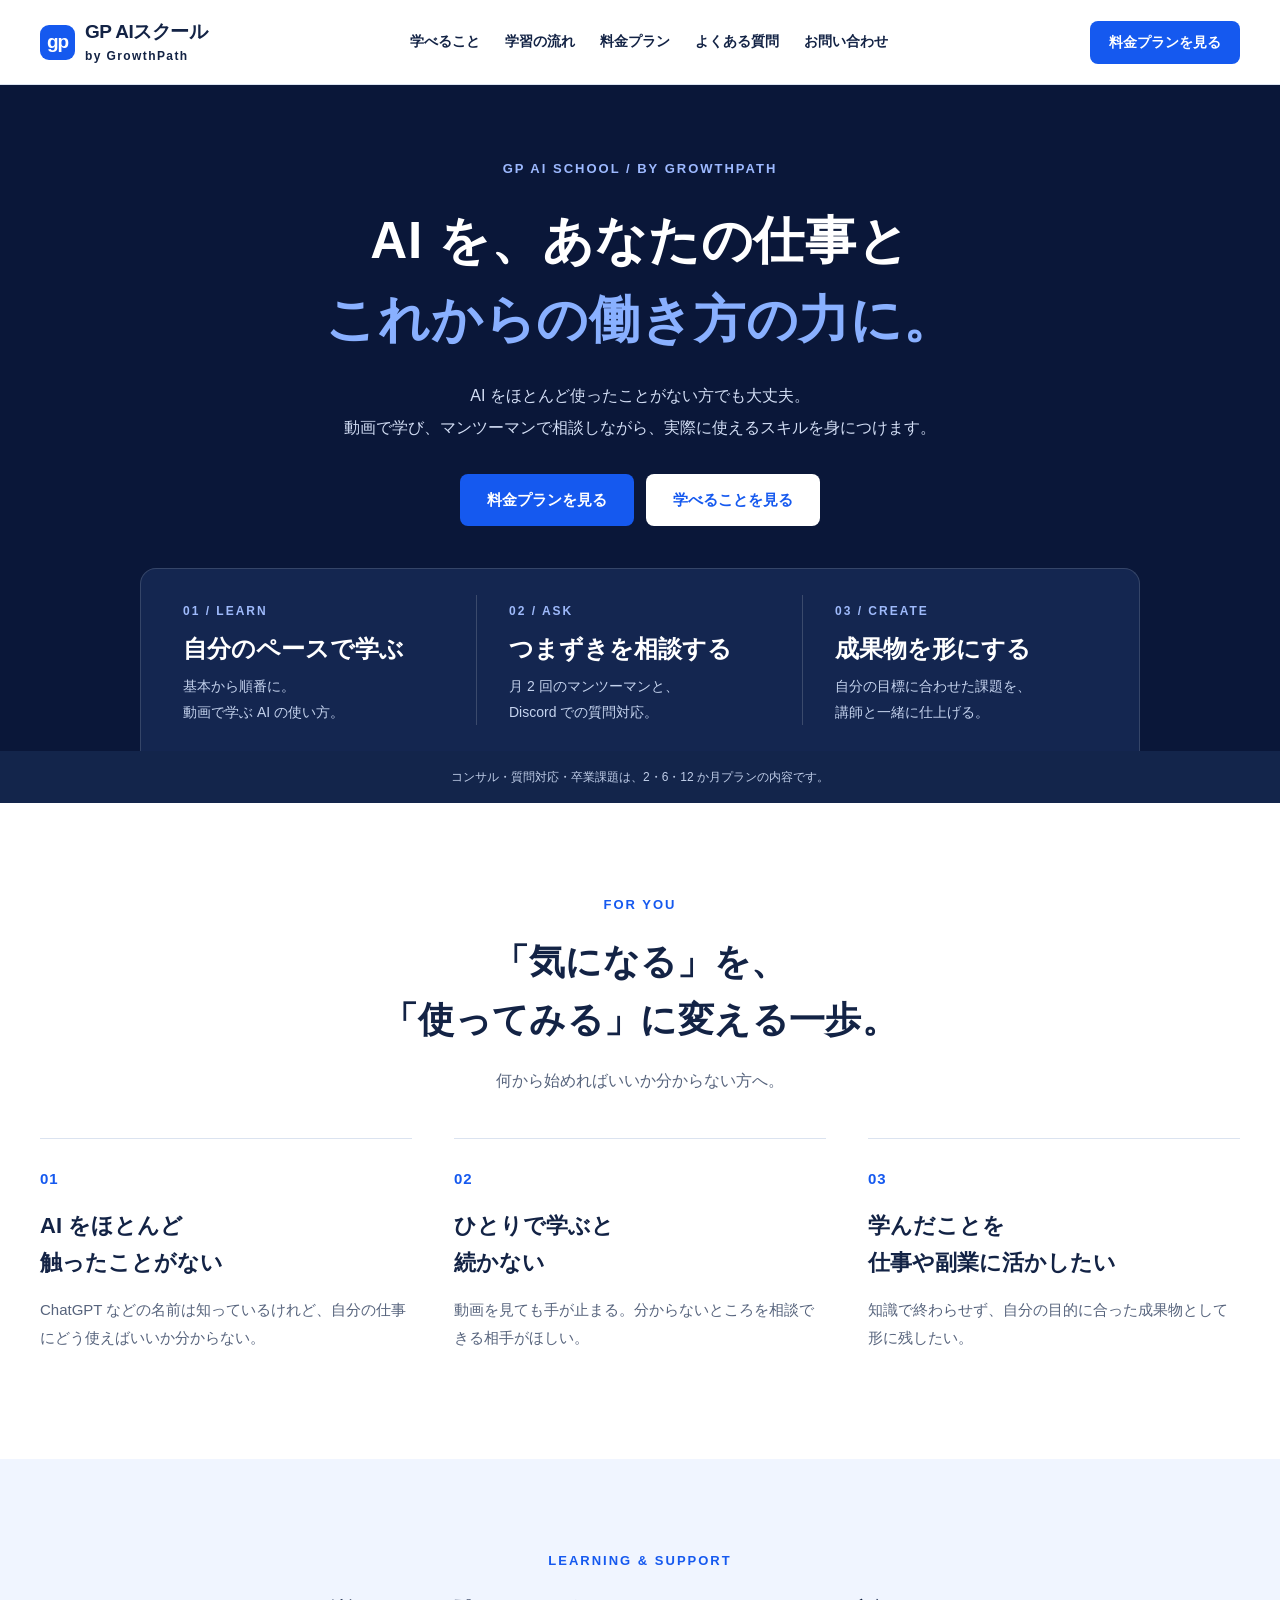
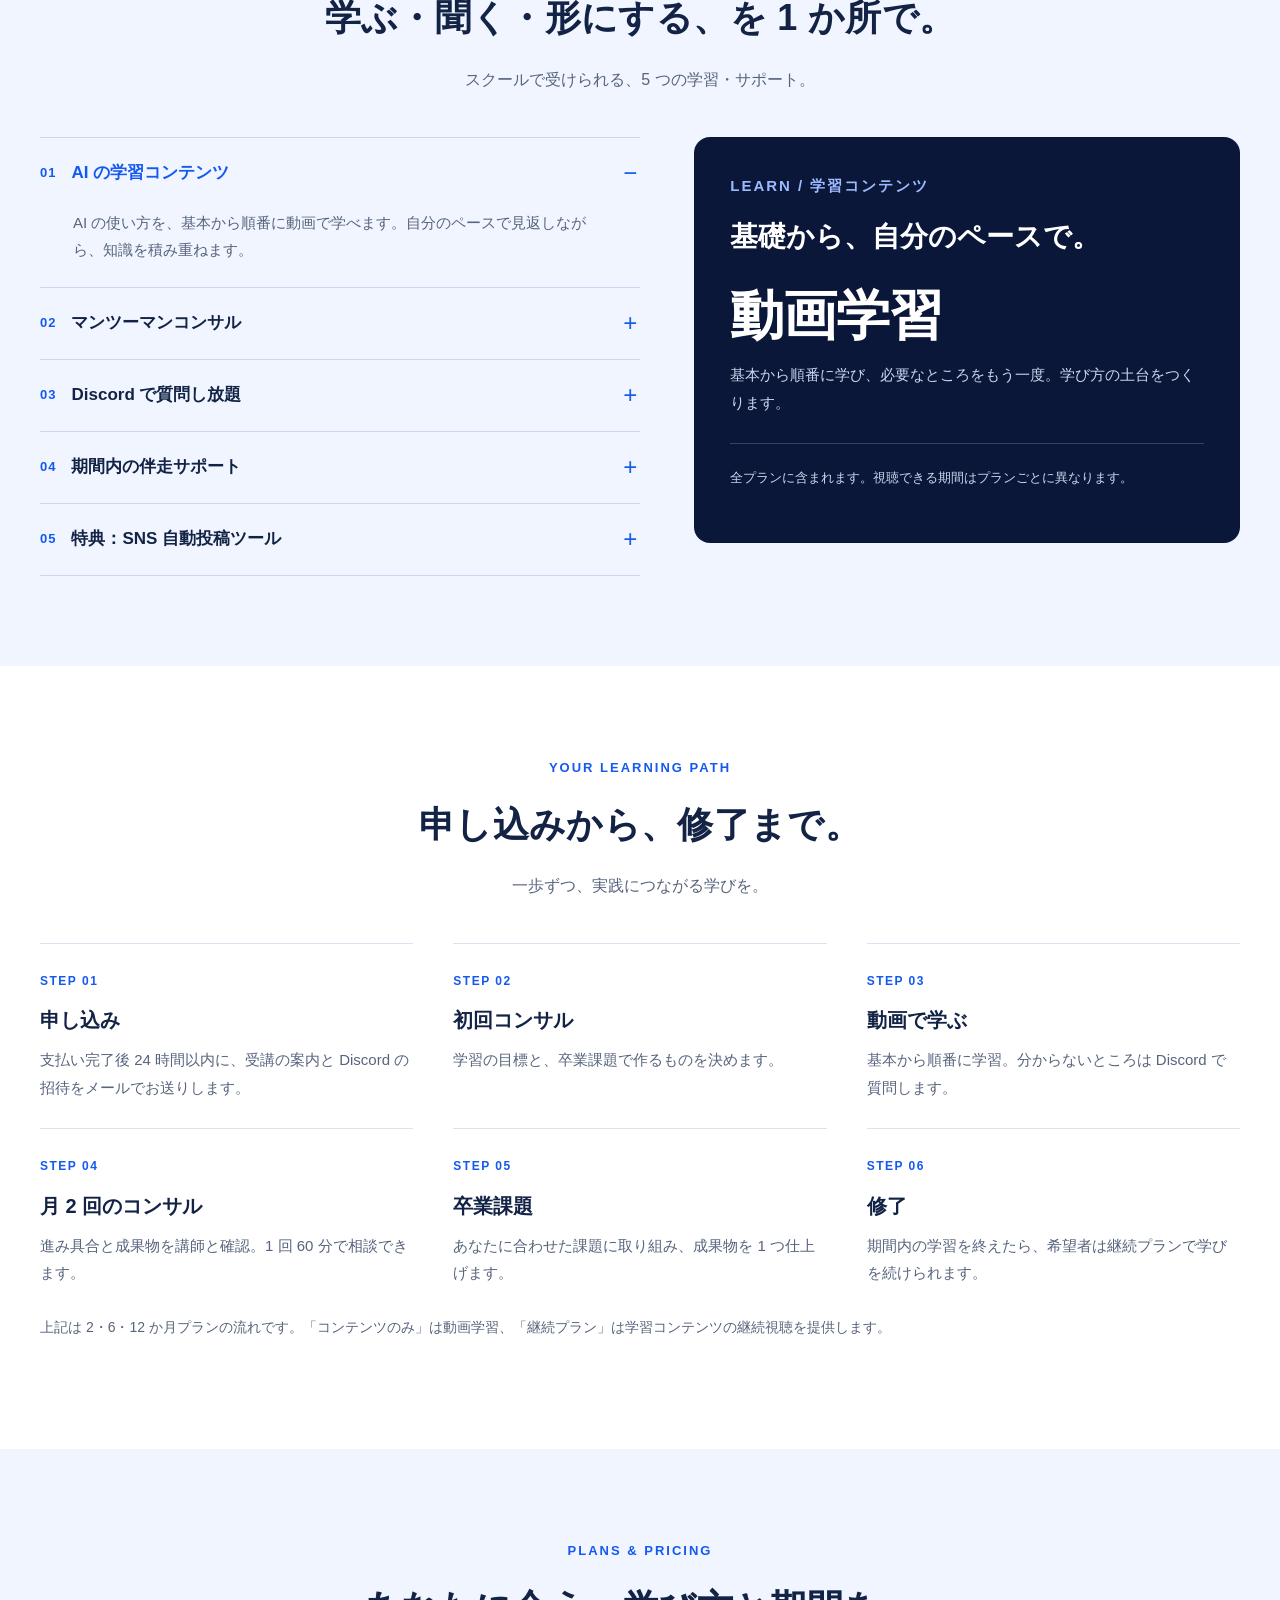
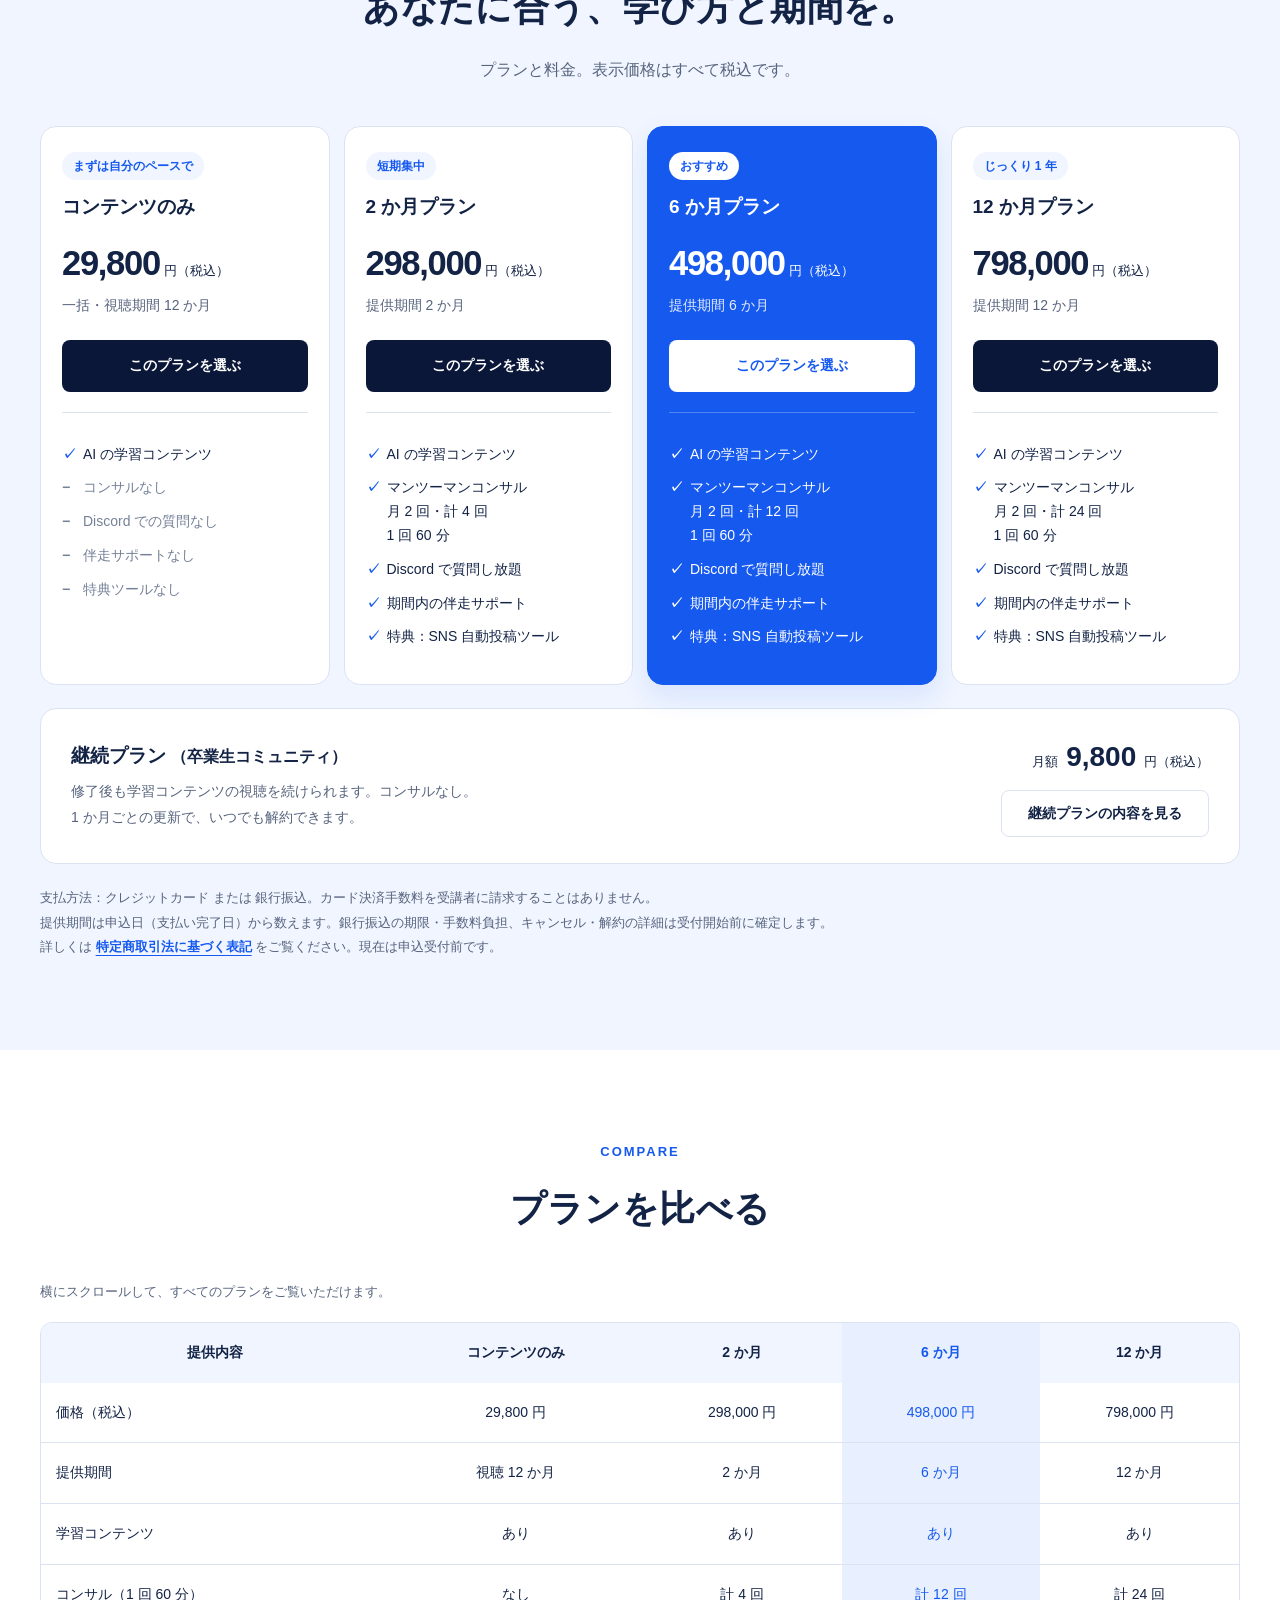
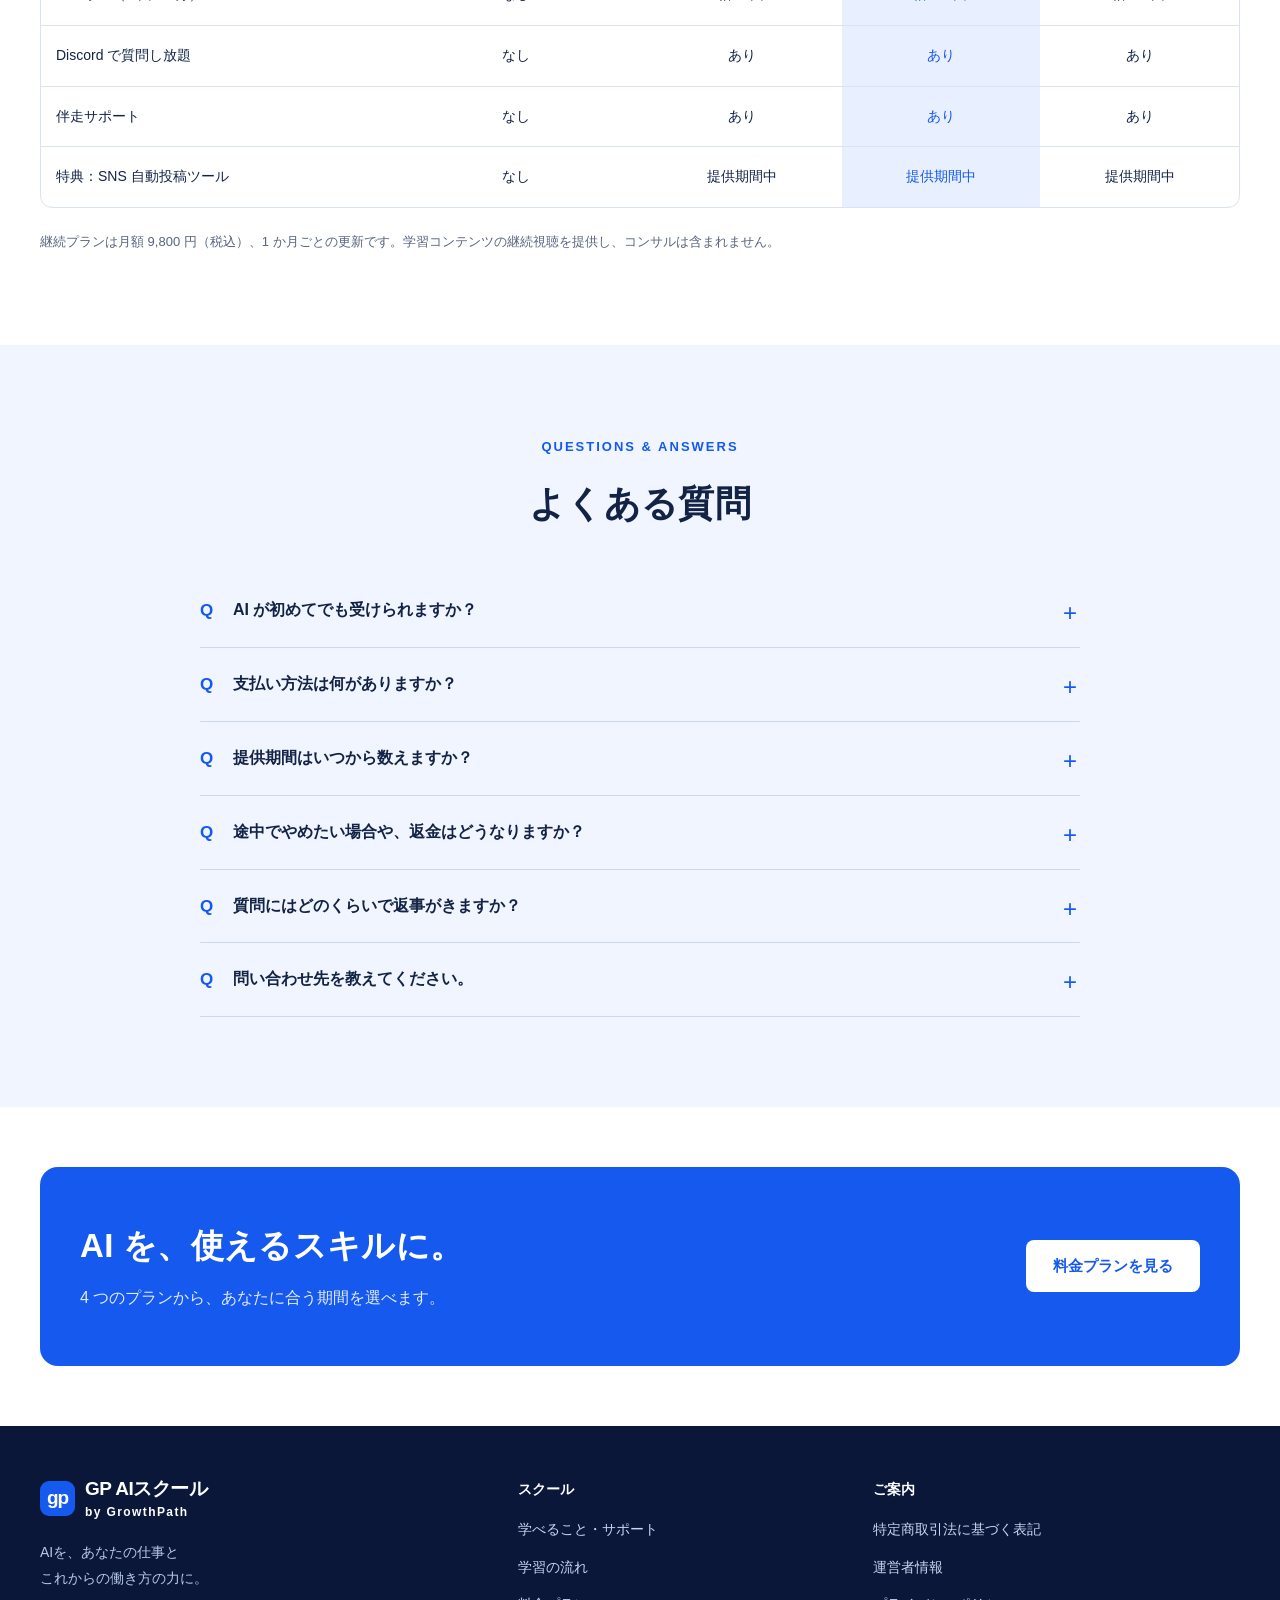
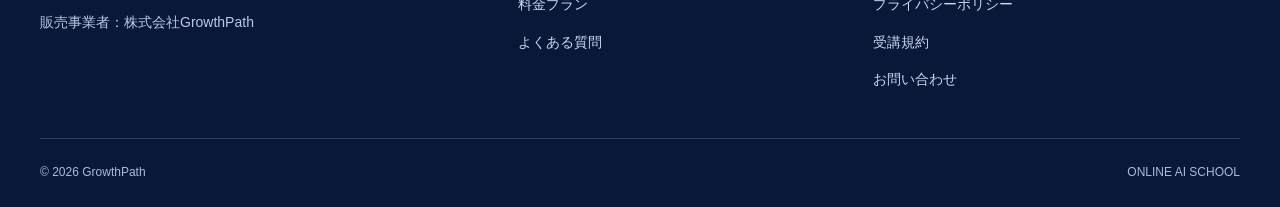
==== index.html @ 37d9328d "Add GP AI school website and application plan preview" ====
<!doctype html><html lang="ja"><head><meta charset="utf-8"><meta name="viewport" content="width=device-width,initial-scale=1"><title>AIを、仕事とこれからの力に | GP AIスクール</title><meta name="description" content="AIの基礎から、仕事に活かす実践まで。動画学習とマンツーマンコンサルで学ぶ、株式会社GrowthPathのオンラインAIスクール。全5プランの内容・税込料金・提供期間をご案内します。"><meta name="robots" content="noindex,nofollow"><meta name="theme-color" content="#0a1739"><link rel="icon" href="data:image/svg+xml,%3Csvg xmlns='http://www.w3.org/2000/svg' viewBox='0 0 40 40'%3E%3Crect width='40' height='40' rx='10' fill='%231559ef'/%3E%3Cpath d='M10 28V19h5v9m5 0V12h5v16m5 0V6' stroke='white' stroke-width='3' fill='none'/%3E%3C/svg%3E" type="image/svg+xml"><link rel="stylesheet" href="styles.css"><script src="main.js" defer></script><script src="features.js" defer></script></head><body><a class="skip" href="#main">本文へ移動</a><header class="header"><div class="wrap header-inner"><a class="brand" href="index.html" aria-label="GP AIスクール ホーム"><span class="brand-mark" aria-hidden="true">gp</span><span class="brand-text">GP AIスクール<small>by GrowthPath</small></span></a><nav class="nav" id="main-nav" aria-label="メインメニュー"><a href="index.html#features">学べること</a><a href="index.html#flow">学習の流れ</a><a href="index.html#pricing">料金プラン</a><a href="index.html#faq">よくある質問</a><a href="contact.html">お問い合わせ</a></nav><a class="btn btn-primary" href="index.html#pricing">料金プランを見る</a><button class="menu-toggle" aria-expanded="false" aria-controls="main-nav">メニュー</button></div></header><main id="main"><section class="hero"><div class="wrap"><p class="eyebrow">GP AI SCHOOL / BY GROWTHPATH</p><h1>AI を、あなたの仕事と<br><em>これからの働き方の力に。</em></h1><p class="hero-lead">AI をほとんど使ったことがない方でも大丈夫。<br>動画で学び、マンツーマンで相談しながら、実際に使えるスキルを身につけます。</p><div class="hero-actions"><a class="btn btn-primary" href="#pricing">料金プランを見る</a><a class="btn btn-white" href="#features">学べることを見る</a></div><div class="hero-model" aria-label="学習と実践をつなぐ3つのステップ"><div class="model-item"><small>01 / LEARN</small><strong>自分のペースで学ぶ</strong><p>基本から順番に。<br>動画で学ぶ AI の使い方。</p></div><div class="model-item"><small>02 / ASK</small><strong>つまずきを相談する</strong><p>月 2 回のマンツーマンと、<br>Discord での質問対応。</p></div><div class="model-item"><small>03 / CREATE</small><strong>成果物を形にする</strong><p>自分の目標に合わせた課題を、<br>講師と一緒に仕上げる。</p></div></div></div><p class="hero-note">コンサル・質問対応・卒業課題は、2・6・12 か月プランの内容です。</p></section><section class="section"><div class="wrap"><div class="section-heading"><p class="eyebrow">FOR YOU</p><h2>「気になる」を、<br>「使ってみる」に変える一歩。</h2><p class="muted">何から始めればいいか分からない方へ。</p></div><div class="audience-grid"><article class="audience-item"><span class="index-num">01</span><h3>AI をほとんど<br>触ったことがない</h3><p>ChatGPT などの名前は知っているけれど、自分の仕事にどう使えばいいか分からない。</p></article><article class="audience-item"><span class="index-num">02</span><h3>ひとりで学ぶと<br>続かない</h3><p>動画を見ても手が止まる。分からないところを相談できる相手がほしい。</p></article><article class="audience-item"><span class="index-num">03</span><h3>学んだことを<br>仕事や副業に活かしたい</h3><p>知識で終わらせず、自分の目的に合った成果物として形に残したい。</p></article></div></div></section><section class="section section-sky" id="features"><div class="wrap"><div class="section-heading"><p class="eyebrow">LEARNING & SUPPORT</p><h2>学ぶ・聞く・形にする、を 1 か所で。</h2><p class="muted">スクールで受けられる、5 つの学習・サポート。</p></div><div class="feature-layout"><div class="feature-list"><details name="features" data-feature="0" open><summary><span class="index-num">01</span>AI の学習コンテンツ</summary><p>AI の使い方を、基本から順番に動画で学べます。自分のペースで見返しながら、知識を積み重ねます。</p></details><details name="features" data-feature="1" ><summary><span class="index-num">02</span>マンツーマンコンサル</summary><p>オンラインで月 2 回、1 回 60 分。目標の設定、成果物の見直し、つまずいたところの相談を行います。</p></details><details name="features" data-feature="2" ><summary><span class="index-num">03</span>Discord で質問し放題</summary><p>受講期間中は回数の制限なく質問できます。連絡・教材の共有も Discord にまとめます。返信の目安は受付開始前にご案内します。</p></details><details name="features" data-feature="3" ><summary><span class="index-num">04</span>期間内の伴走サポート</summary><p>進み具合を講師が確認し、止まっているときは声をかけます。学んだことを成果物にするまで伴走します。</p></details><details name="features" data-feature="4" ><summary><span class="index-num">05</span>特典：SNS 自動投稿ツール</summary><p>Instagram・Threads の投稿を予約し、決めた時間に自動投稿するツールを提供期間中お使いいただけます。</p></details></div><aside class="feature-panel" aria-live="polite"><p class="eyebrow" id="feature-label">LEARN / 学習コンテンツ</p><h3 id="feature-title">基礎から、自分のペースで。</h3><div class="feature-stat" id="feature-stat">動画学習</div><p id="feature-description">基本から順番に学び、必要なところをもう一度。学び方の土台をつくります。</p><p class="panel-bottom" id="feature-note">全プランに含まれます。視聴できる期間はプランごとに異なります。</p></aside></div></div></section><section class="section" id="flow"><div class="wrap"><div class="section-heading"><p class="eyebrow">YOUR LEARNING PATH</p><h2>申し込みから、修了まで。</h2><p class="muted">一歩ずつ、実践につながる学びを。</p></div><div class="steps"><article class="step"><h3>申し込み</h3><p>支払い完了後 24 時間以内に、受講の案内と Discord の招待をメールでお送りします。</p></article><article class="step"><h3>初回コンサル</h3><p>学習の目標と、卒業課題で作るものを決めます。</p></article><article class="step"><h3>動画で学ぶ</h3><p>基本から順番に学習。分からないところは Discord で質問します。</p></article><article class="step"><h3>月 2 回のコンサル</h3><p>進み具合と成果物を講師と確認。1 回 60 分で相談できます。</p></article><article class="step"><h3>卒業課題</h3><p>あなたに合わせた課題に取り組み、成果物を 1 つ仕上げます。</p></article><article class="step"><h3>修了</h3><p>期間内の学習を終えたら、希望者は継続プランで学びを続けられます。</p></article></div><p class="section-note">上記は 2・6・12 か月プランの流れです。「コンテンツのみ」は動画学習、「継続プラン」は学習コンテンツの継続視聴を提供します。</p></div></section><section class="section section-sky" id="pricing"><div class="wrap"><div class="section-heading"><p class="eyebrow">PLANS & PRICING</p><h2><span class="keep">あなたに合う、</span><span class="keep">学び方と期間を。</span></h2><p class="muted">プランと料金。表示価格はすべて税込です。</p></div><div class="plans"><article class="plan "><span class="plan-badge">まずは自分のペースで</span><h3>コンテンツのみ</h3><div class="price">29,800<small>円（税込）</small></div><p class="term">一括・視聴期間 12 か月</p><a class="btn btn-dark" href="apply.html?plan=content" aria-label="コンテンツのみ の申込内容を確認">このプランを選ぶ</a><ul><li>AI の学習コンテンツ</li><li class="excluded">コンサルなし</li><li class="excluded">Discord での質問なし</li><li class="excluded">伴走サポートなし</li><li class="excluded">特典ツールなし</li></ul></article><article class="plan "><span class="plan-badge">短期集中</span><h3>2 か月プラン</h3><div class="price">298,000<small>円（税込）</small></div><p class="term">提供期間 2 か月</p><a class="btn btn-dark" href="apply.html?plan=two" aria-label="2 か月プラン の申込内容を確認">このプランを選ぶ</a><ul><li>AI の学習コンテンツ</li><li>マンツーマンコンサル<br>月 2 回・計 4 回<br>1 回 60 分</li><li>Discord で質問し放題</li><li>期間内の伴走サポート</li><li>特典：SNS 自動投稿ツール</li></ul></article><article class="plan featured"><span class="plan-badge">おすすめ</span><h3>6 か月プラン</h3><div class="price">498,000<small>円（税込）</small></div><p class="term">提供期間 6 か月</p><a class="btn btn-white" href="apply.html?plan=six" aria-label="6 か月プラン の申込内容を確認">このプランを選ぶ</a><ul><li>AI の学習コンテンツ</li><li>マンツーマンコンサル<br>月 2 回・計 12 回<br>1 回 60 分</li><li>Discord で質問し放題</li><li>期間内の伴走サポート</li><li>特典：SNS 自動投稿ツール</li></ul></article><article class="plan "><span class="plan-badge">じっくり 1 年</span><h3>12 か月プラン</h3><div class="price">798,000<small>円（税込）</small></div><p class="term">提供期間 12 か月</p><a class="btn btn-dark" href="apply.html?plan=twelve" aria-label="12 か月プラン の申込内容を確認">このプランを選ぶ</a><ul><li>AI の学習コンテンツ</li><li>マンツーマンコンサル<br>月 2 回・計 24 回<br>1 回 60 分</li><li>Discord で質問し放題</li><li>期間内の伴走サポート</li><li>特典：SNS 自動投稿ツール</li></ul></article></div><article class="community"><div><h3>継続プラン <small>（卒業生コミュニティ）</small></h3><p>修了後も学習コンテンツの視聴を続けられます。コンサルなし。<br>1 か月ごとの更新で、いつでも解約できます。</p></div><div class="community-price-block"><div class="community-price"><small>月額</small> 9,800 <small>円（税込）</small></div><a class="btn btn-outline" href="apply.html?plan=community">継続プランの内容を見る</a></div></article><p class="fine">支払方法：クレジットカード または 銀行振込。カード決済手数料を受講者に請求することはありません。<br>提供期間は申込日（支払い完了日）から数えます。銀行振込の期限・手数料負担、キャンセル・解約の詳細は受付開始前に確定します。<br>詳しくは <a class="link" href="tokushoho.html">特定商取引法に基づく表記</a> をご覧ください。現在は申込受付前です。</p></div></section><section class="section" id="compare"><div class="wrap"><div class="section-heading"><p class="eyebrow">COMPARE</p><h2>プランを比べる</h2></div><p class="table-hint">横にスクロールして、すべてのプランをご覧いただけます。</p><div class="table-wrap" tabindex="0" role="region" aria-label="4つのプランの比較表"><table><caption>4つの基本プランの税込料金と提供内容</caption><thead><tr><th scope="col">提供内容</th><th scope="col">コンテンツのみ</th><th scope="col">2 か月</th><th class="recommended" scope="col">6 か月</th><th scope="col">12 か月</th></tr></thead><tbody><tr><th scope="row">価格（税込）</th><td >29,800 円</td><td >298,000 円</td><td class=recommended>498,000 円</td><td >798,000 円</td></tr><tr><th scope="row">提供期間</th><td >視聴 12 か月</td><td >2 か月</td><td class=recommended>6 か月</td><td >12 か月</td></tr><tr><th scope="row">学習コンテンツ</th><td >あり</td><td >あり</td><td class=recommended>あり</td><td >あり</td></tr><tr><th scope="row">コンサル（1 回 60 分）</th><td >なし</td><td >計 4 回</td><td class=recommended>計 12 回</td><td >計 24 回</td></tr><tr><th scope="row">Discord で質問し放題</th><td >なし</td><td >あり</td><td class=recommended>あり</td><td >あり</td></tr><tr><th scope="row">伴走サポート</th><td >なし</td><td >あり</td><td class=recommended>あり</td><td >あり</td></tr><tr><th scope="row">特典：SNS 自動投稿ツール</th><td >なし</td><td >提供期間中</td><td class=recommended>提供期間中</td><td >提供期間中</td></tr></tbody></table></div><p class="fine">継続プランは月額 9,800 円（税込）、1 か月ごとの更新です。学習コンテンツの継続視聴を提供し、コンサルは含まれません。</p></div></section><section class="section section-sky" id="faq"><div class="wrap"><div class="section-heading"><p class="eyebrow">QUESTIONS & ANSWERS</p><h2>よくある質問</h2></div><div class="faq"><details><summary>AI が初めてでも受けられますか？</summary><p>はい。AI の使い方を基本から順番に動画で学べます。2・6・12 か月プランでは、初回コンサルで今の使い方に合わせた進め方を決めます。</p></details><details><summary>支払い方法は何がありますか？</summary><p>クレジットカード、または銀行振込です。銀行振込の期限・手数料負担は受付開始前にご案内します。カードの分割払いへの対応は未定です。</p></details><details><summary>提供期間はいつから数えますか？</summary><p>申込日（支払い完了日）から数えます。受講の案内は支払い完了後 24 時間以内にメールでお送りします。各プランの期間が終了すると、そのプランのコンテンツ視聴・サポート等の提供は終了します。</p></details><details><summary>途中でやめたい場合や、返金はどうなりますか？</summary><p>キャンセル・返金・中途解約の詳細は現在策定中です。継続プランはいつでも解約できる方針ですが、具体的な手続き・締切・適用日は受付開始前に掲載します。<a class="link" href="tokushoho.html">特定商取引法に基づく表記</a>でご案内します。</p></details><details><summary>質問にはどのくらいで返事がきますか？</summary><p>質問への返信目安・対応時間は、受付開始前にご案内します。Discord での質問対応は、2・6・12 か月プランの提供期間中にご利用いただけます。</p></details><details><summary>問い合わせ先を教えてください。</summary><p>販売・サービス提供を行う株式会社GrowthPathの公式お問い合わせ窓口をご利用ください。<a class="link" href="contact.html">お問い合わせページ</a>からご案内しています。</p></details></div></div></section><section class="cta"><div class="wrap"><div class="cta-box"><div><h2>AI を、使えるスキルに。</h2><p>4 つのプランから、あなたに合う期間を選べます。</p></div><a class="btn btn-white" href="#pricing">料金プランを見る</a></div></div></section></main><footer class="footer"><div class="wrap"><div class="footer-grid"><div class="footer-brand"><a class="brand" href="index.html"><span class="brand-mark" aria-hidden="true">gp</span><span class="brand-text">GP AIスクール<small>by GrowthPath</small></span></a><p>AIを、あなたの仕事と<br>これからの働き方の力に。</p><p>販売事業者：株式会社GrowthPath</p></div><div><h3>スクール</h3><ul><li><a href="index.html#features">学べること・サポート</a></li><li><a href="index.html#flow">学習の流れ</a></li><li><a href="index.html#pricing">料金プラン</a></li><li><a href="index.html#faq">よくある質問</a></li></ul></div><div><h3>ご案内</h3><ul><li><a href="tokushoho.html">特定商取引法に基づく表記</a></li><li><a href="company.html">運営者情報</a></li><li><a href="privacy.html">プライバシーポリシー</a></li><li><a href="terms.html">受講規約</a></li><li><a href="contact.html">お問い合わせ</a></li></ul></div></div><div class="copyright"><span>© 2026 GrowthPath</span><span>ONLINE AI SCHOOL</span></div></div></footer></body></html>
---- styles.css ----
:root{--navy:#0a1739;--ink:#132345;--blue:#1559ef;--sky:#f0f5ff;--muted:#57647d;--line:#dbe3f0;--white:#fff;--radius:16px}*{box-sizing:border-box}html{scroll-behavior:smooth;scroll-padding-top:100px}body{margin:0;font-family:Inter,'Hiragino Kaku Gothic ProN','Yu Gothic',Meiryo,sans-serif;color:var(--ink);background:#fff;font-size:16px;line-height:1.85;-webkit-font-smoothing:antialiased}a{color:inherit;text-underline-offset:4px}button,input,select{font:inherit}button,a,input,select,summary{-webkit-tap-highlight-color:transparent}a:focus-visible,button:focus-visible,input:focus-visible,select:focus-visible,summary:focus-visible,[tabindex]:focus-visible{outline:3px solid #e79418;outline-offset:5px}button,a.btn{touch-action:manipulation}button{cursor:pointer}.wrap{width:min(1200px,calc(100% - 64px));margin:auto}.narrow{width:min(860px,calc(100% - 48px));margin:auto}.skip{position:fixed;left:20px;top:-100px;z-index:100;padding:10px 20px;background:white}.skip:focus{top:10px}.header{background:#fff;position:sticky;top:0;z-index:20;border-bottom:1px solid var(--line)}.header-inner{min-height:84px;display:flex;align-items:center;justify-content:space-between;gap:24px}.brand{display:flex;align-items:center;gap:10px;text-decoration:none;font-weight:800;line-height:1.2;flex-shrink:0}.brand-mark{width:35px;height:35px;display:grid;place-items:center;background:var(--blue);color:white;border-radius:9px;font-size:19px;letter-spacing:-1px}.brand-text{font-size:19px;letter-spacing:-.5px}.brand-text small{display:block;font-size:12px;font-weight:600;letter-spacing:1.4px;margin-top:5px}.nav{display:flex;align-items:center;gap:25px;font-size:14px;font-weight:700}.nav a{text-decoration:none}.nav a:hover{color:var(--blue)}.btn{display:inline-flex;align-items:center;justify-content:center;min-height:52px;padding:12px 26px;line-height:1.5;border:1px solid transparent;border-radius:8px;text-decoration:none;font-weight:700;font-size:15px;transition:background .15s,transform .15s;gap:8px}.btn:hover{transform:translateY(-2px)}.btn-primary{background:var(--blue);color:#fff}.btn-primary:hover{background:#0845c8}.btn-white{background:#fff;color:var(--blue)}.btn-outline{background:transparent;border-color:var(--line);color:var(--ink)}.btn-dark{background:var(--navy);color:white}.header .btn{min-height:43px;padding:10px 18px;font-size:14px}.menu-toggle{display:none;background:none;border:1px solid var(--line);border-radius:6px;padding:7px 11px;font-size:14px}.hero{background:var(--navy);color:white;padding:72px 0 0;overflow:hidden;text-align:center}.eyebrow{color:var(--blue);font-size:13px;font-weight:800;letter-spacing:2px;margin:0 0 16px}.hero .eyebrow{color:#9db9ff}.hero h1{font-size:clamp(32px,4vw,56px);line-height:1.55;letter-spacing:.015em;margin:20px 0 20px;font-weight:800}.hero h1 em{font-style:normal;color:#89b0ff}.hero-lead{max-width:680px;margin:0 auto;color:#d3def5;line-height:2;font-size:16px}.hero-actions{display:flex;justify-content:center;gap:12px;margin:30px 0 42px}.hero-model{max-width:1000px;margin:auto;border:1px solid #354568;border-bottom:none;border-radius:16px 16px 0 0;background:#142650;display:grid;grid-template-columns:repeat(3,1fr);text-align:left;padding:26px 10px}.model-item{padding:0 32px;border-right:1px solid #3b4a6c}.model-item:last-child{border:none}.model-item small{font-size:12px;font-weight:700;letter-spacing:2px;color:#9fbafb}.model-item strong{display:block;font-size:24px;line-height:1.5;margin:7px 0}.model-item p{font-size:14px;color:#c5d3ee;line-height:1.8;margin:0}.hero-note{background:#13254b;color:#c0cee9;margin:0;padding:15px;font-size:12px}.section{padding:90px 0}.section-sky{background:var(--sky)}.section-heading{text-align:center;margin-bottom:42px}h2{font-size:clamp(26px,3vw,36px);line-height:1.6;letter-spacing:.01em;margin:0 0 18px}h3{line-height:1.6}p{margin:0 0 18px}.section-heading p:last-child{margin-bottom:0}.muted{color:var(--muted)}.audience-grid{display:grid;grid-template-columns:repeat(3,1fr);gap:42px;margin-top:40px}.audience-item{padding-top:25px;border-top:1px solid var(--line)}.index-num{font-size:15px;font-weight:800;color:var(--blue);letter-spacing:1px}.audience-item h3{font-size:22px;line-height:1.65;margin:15px 0}.audience-item p{color:var(--muted);font-size:15px}.footer{background:var(--navy);color:white;padding:52px 0 24px}.footer-grid{display:grid;grid-template-columns:1.4fr 1fr 1.2fr;gap:50px}.footer .brand{margin-bottom:20px}.footer p{color:#b9c8e6;font-size:14px}.footer h3{font-size:14px;margin:0 0 14px}.footer ul{list-style:none;margin:0;padding:0}.footer li{margin:8px 0}.footer li a{font-size:14px;color:#c8d6f0;text-decoration:none}.footer li a:hover{text-decoration:underline}.copyright{border-top:1px solid #304163;margin-top:36px;padding-top:22px;display:flex;justify-content:space-between;color:#aabada;font-size:12px}
@media(min-width:1600px){.hero{padding-top:90px}}@media(max-width:1100px){.nav{gap:16px}.nav a:nth-child(2){display:none}.brand-text{font-size:17px}}@media(max-width:860px){.wrap{width:calc(100% - 40px)}.header-inner{min-height:72px;gap:12px}.menu-toggle{display:block}.nav{display:none;position:absolute;left:0;right:0;top:72px;background:white;box-shadow:0 15px 20px #07122c15;padding:22px;flex-direction:column;align-items:stretch;gap:0}.nav.is-open{display:flex}.nav a{padding:12px}.nav a:nth-child(2){display:block}.header-inner>.btn{margin-left:auto}.hero{padding-top:48px}.hero h1{font-size:37px}.model-item{padding:0 22px}.model-item strong{font-size:21px}.section{padding:64px 0}.audience-grid{gap:24px}.audience-item h3{font-size:19px}.footer-grid{gap:24px}}@media(max-width:600px){.wrap{width:calc(100% - 36px)}.narrow{width:calc(100% - 36px)}.header-inner{min-height:68px}.nav{top:68px}.header-inner>.btn{display:none}.brand-text{font-size:17px}.brand-text small{font-size:12px;letter-spacing:.8px}.brand-mark{width:32px;height:32px}.hero{padding-top:38px}.hero h1{font-size:30px;letter-spacing:-.01em;margin-top:16px}.hero h1 br{display:none}.hero-lead{font-size:15px;text-align:left}.hero-actions{gap:10px;margin:24px 0 30px}.hero-actions .btn{padding:12px 15px;font-size:14px;flex:1}.eyebrow{font-size:12px;letter-spacing:1.4px}.hero-model{grid-template-columns:1fr;padding:0 22px}.model-item{padding:17px 0;border-right:none;border-bottom:1px solid #3b4a6c;display:grid;grid-template-columns:115px 1fr;column-gap:15px}.model-item small{grid-column:1;align-self:end}.model-item strong{grid-column:1;font-size:21px;margin:2px 0}.model-item p{grid-column:2;grid-row:1/3;align-self:center;font-size:13px}.hero-note{font-size:12px}.section{padding:56px 0}.section-heading{margin-bottom:28px}h2{font-size:25px}.audience-grid{grid-template-columns:1fr;gap:14px;margin-top:24px}.audience-item{padding-top:20px;display:grid;grid-template-columns:30px 1fr;gap:0 10px}.audience-item h3{margin:0 0 10px;font-size:20px}.audience-item h3 br{display:none}.audience-item p{grid-column:2}.index-num{padding-top:3px}.footer-grid{grid-template-columns:1fr 1fr;gap:32px 22px}.footer-brand{grid-column:1/-1}.footer{padding-top:38px}.copyright{display:block}.copyright span{display:block;margin-bottom:6px}}@media(prefers-reduced-motion:reduce){html{scroll-behavior:auto}*{transition:none!important;animation:none!important}}
.feature-layout{display:grid;grid-template-columns:1.1fr 1fr;gap:54px;align-items:start}.feature-list details{border-bottom:1px solid #cbd7ec}.feature-list details:first-child{border-top:1px solid #cbd7ec}summary{cursor:pointer;list-style:none}summary::-webkit-details-marker{display:none}.feature-list summary{display:flex;align-items:center;gap:15px;position:relative;padding:21px 30px 21px 0;font-size:17px;font-weight:700;line-height:1.7}.feature-list summary .index-num{font-size:13px;font-weight:700}.feature-list summary:after,.faq summary:after{content:'+';position:absolute;right:3px;color:var(--blue);font-size:24px;font-weight:400}.feature-list details[open] summary:after,.faq details[open] summary:after{content:'−'}.feature-list details[open] summary{color:var(--blue)}.feature-list details p{margin:0 30px 23px 33px;color:var(--muted);font-size:15px}.feature-panel{background:var(--navy);color:white;border-radius:var(--radius);padding:35px 36px;min-height:395px;position:sticky;top:110px}.feature-panel .eyebrow{color:#9db9ff}.feature-panel h3{font-size:28px;line-height:1.6;margin:16px 0}.feature-panel .feature-stat{font-size:54px;font-weight:800;line-height:1.15;margin:24px 0 15px;letter-spacing:-1px}.feature-panel .feature-stat small{font-size:18px;letter-spacing:0}.feature-panel p{color:#cad7ee;font-size:15px}.feature-panel .panel-bottom{font-size:13px;padding-top:22px;margin-top:26px;border-top:1px solid #344563}.steps{display:grid;grid-template-columns:repeat(3,1fr);gap:26px 40px;counter-reset:steps}.step{border-top:1px solid var(--line);padding-top:21px;counter-increment:steps}.step:before{content:'STEP 0' counter(steps);font-size:12px;letter-spacing:1.5px;font-weight:800;color:var(--blue)}.step h3{font-size:20px;margin:10px 0}.step p{font-size:15px;color:var(--muted);margin:0}.section-note{margin-top:28px;font-size:14px;color:var(--muted)}.plans{display:grid;grid-template-columns:repeat(4,minmax(0,1fr));gap:14px}.plan{background:#fff;border:1px solid var(--line);border-radius:var(--radius);padding:25px 21px;display:flex;flex-direction:column}.plan h3{font-size:19px;margin:12px 0 20px}.plan-badge{align-self:start;font-size:12px;font-weight:700;padding:3px 11px;border-radius:20px;background:var(--sky);color:var(--blue)}.price{white-space:nowrap;font-family:Arial,'Hiragino Kaku Gothic ProN',sans-serif;font-size:clamp(28px,2.7vw,36px);font-weight:750;line-height:1.2;letter-spacing:-1.3px}.price small{font-family:inherit;letter-spacing:0;font-size:13px;font-weight:500;margin-left:4px}.plan .term{font-size:14px;color:var(--muted);margin:10px 0 23px;line-height:1.6}.plan .btn{padding:12px 4px;font-size:14px;width:100%}.plan ul{list-style:none;padding:20px 0 0;margin:20px 0 0;border-top:1px solid var(--line);font-size:14px}.plan li{position:relative;padding-left:21px;margin:10px 0;line-height:1.7}.plan li:before{content:'✓';position:absolute;left:0;color:var(--blue);font-weight:800}.plan .excluded{color:#758198}.plan .excluded:before{content:'−';color:#758198}.plan.featured{background:var(--blue);border-color:var(--blue);color:white;box-shadow:0 12px 28px #1559ef1c}.plan.featured .plan-badge{background:white;color:var(--blue)}.plan.featured .term{color:#e3ecff}.plan.featured ul{border-color:#ffffff40}.plan.featured li:before{color:white}.community{border:1px solid var(--line);background:white;border-radius:var(--radius);display:grid;grid-template-columns:1fr auto;gap:20px 32px;align-items:center;padding:26px 30px;margin-top:23px}.community h3{font-size:19px;margin:0 0 8px}.community p{font-size:14px;margin:0;color:var(--muted);max-width:700px}.community .community-price{font-size:28px;font-weight:800;white-space:nowrap;line-height:1.6}.community .community-price small{font-size:13px;font-weight:400}.community .btn{margin-top:10px;font-size:14px;min-height:44px}.community-price-block{text-align:right}.fine{font-size:13px;line-height:1.9;color:var(--muted);margin:22px 0 0}.link{color:var(--blue);font-weight:600}.table-wrap{overflow:auto;border:1px solid var(--line);border-radius:12px}table{width:100%;min-width:790px;border-collapse:collapse;font-size:14px;line-height:1.7}th,td{padding:18px 15px;border-bottom:1px solid var(--line);text-align:center}thead{background:var(--sky)}thead th{font-weight:700}tbody th{text-align:left;width:29%;font-weight:500}table tr:last-child td,table tr:last-child th{border-bottom:0}table .recommended{color:var(--blue);background:#e8efff}caption{position:absolute;width:1px;height:1px;overflow:hidden;clip-path:inset(50%)}.faq{max-width:880px;margin:auto}.faq details{border-bottom:1px solid #cbd7ec}.faq summary{position:relative;padding:22px 42px 22px 33px;font-weight:700;line-height:1.8}.faq summary:before{content:'Q';position:absolute;left:0;color:var(--blue);font-family:Arial;font-size:17px}.faq summary:after{top:17px}.faq details p{margin:0 42px 23px 33px;color:var(--muted);font-size:15px}.cta{padding:60px 0}.cta-box{background:var(--blue);color:white;border-radius:18px;padding:53px 40px;display:flex;justify-content:space-between;align-items:center;gap:30px}.cta-box h2{margin:0 0 10px;font-size:33px}.cta-box p{margin:0;color:#e2ecff}.cta-box .btn{flex-shrink:0}.page-hero{background:var(--sky);padding:48px 0 42px}.breadcrumb{display:flex;gap:12px;font-size:13px;color:var(--muted);margin-bottom:25px;flex-wrap:wrap}.breadcrumb a{text-decoration:none}.page-hero h1{font-size:clamp(27px,3.5vw,39px);line-height:1.55;margin:0 0 14px}.page-hero p:last-child{margin-bottom:0;color:var(--muted)}.page-body{padding:42px 0 72px}.notice{background:#fff7e8;border:1px solid #ebd8b4;border-left:4px solid #bc842e;padding:20px 24px;border-radius:8px;color:#604519;font-size:14px;line-height:1.9;margin-bottom:30px}.notice strong{display:block;font-size:16px;margin-bottom:5px}.notice p{margin:0}.data-list{border-top:1px solid var(--line);margin:0}.data-row{display:grid;grid-template-columns:210px 1fr;border-bottom:1px solid var(--line);margin:0}.data-row dt,.data-row dd{padding:21px 23px;margin:0;font-size:15px}.data-row dt{background:var(--sky);font-weight:700}.data-row dd p:last-child{margin-bottom:0}.data-row ul{margin:0;padding-left:19px}.pending{display:inline-block;background:#fff2d8;color:#75511a;padding:2px 9px;border-radius:4px;font-size:13px;font-weight:700;margin-right:5px}.legal-section{margin:38px 0}.legal-section h2{font-size:23px;border-bottom:1px solid var(--line);padding-bottom:13px;margin:0 0 20px}.legal-section h3{font-size:17px;margin:23px 0 12px}.legal-section p,.legal-section li{color:#495772;font-size:15px}.legal-section li{margin:9px 0}.legal-section ul{padding-left:23px}.legal-section .table-wrap{margin:20px 0}.contact-card{border:1px solid var(--line);border-radius:16px;padding:36px}.contact-card h2{font-size:25px}.contact-card .btn{margin-top:8px}.contact-card p{color:var(--muted)}.contact-meta{font-size:14px;margin-top:24px;padding-top:22px;border-top:1px solid var(--line)}.progress{display:flex;gap:0;list-style:none;padding:0;margin:0 0 35px;font-size:13px}.progress li{flex:1;text-align:center;border-bottom:3px solid var(--line);padding:10px 3px;color:var(--muted)}.progress li.active{border-color:var(--blue);color:var(--blue);font-weight:700}.apply-layout{display:grid;grid-template-columns:1fr 300px;gap:32px;align-items:start}.apply-sidebar{position:sticky;top:110px;background:var(--navy);color:white;padding:28px;border-radius:14px}.apply-sidebar .eyebrow{color:#a9c2ff}.apply-sidebar h2{font-size:22px;margin:13px 0 25px}.apply-sidebar .price{font-size:34px}.apply-sidebar p{font-size:14px;color:#cbd8ef;margin:17px 0 0}.field{margin:0 0 24px}.field label,.field legend{display:block;font-size:15px;font-weight:700;margin-bottom:10px}.field select{width:100%;padding:13px 40px 13px 14px;border:1px solid #bdcbe0;border-radius:7px;background:white;color:var(--ink)}fieldset.field{border:0;padding:0}.payment-options{display:grid;grid-template-columns:1fr 1fr;gap:13px}.payment-option{border:1px solid #bdcbe0;border-radius:8px;padding:14px!important;margin:0!important;display:flex!important;gap:8px;align-items:center;font-size:14px!important;font-weight:500!important}.payment-option:has(input:checked){border-color:var(--blue);background:var(--sky)}input[type=radio],input[type=checkbox]{width:19px;height:19px;accent-color:var(--blue);flex-shrink:0}.agreement{display:grid;gap:16px;margin:27px 0}.agreement label{display:flex;gap:11px;align-items:flex-start;font-size:14px;cursor:pointer}.agreement input{margin-top:5px}.apply-actions{display:flex;align-items:center;gap:15px;flex-wrap:wrap}.btn[disabled]{cursor:not-allowed;background:#dce3ef;color:#59677f;transform:none;border:1px solid #ced6e4}.checkout-message{margin:14px 0 0;font-size:14px;color:var(--muted)}.validation-error{border:1px solid #d38b86;background:#fff1ef;padding:15px;color:#8d2f29;border-radius:8px;margin:0 0 20px}[hidden]{display:none!important}
@media(max-width:1100px){.plans{gap:10px}.plan{padding:22px 15px}.plan h3{font-size:17px}.plan .price{font-size:29px}.plan .price small{font-size:12px}.feature-layout{gap:32px}.apply-layout{grid-template-columns:1fr 270px;gap:24px}.data-row{grid-template-columns:175px 1fr}}@media(max-width:860px){.plans{grid-template-columns:repeat(2,minmax(0,1fr));gap:20px}.plan{padding:27px}.plan h3{font-size:21px}.plan .price{font-size:37px}.plan .btn{font-size:15px}.feature-layout{grid-template-columns:1fr 1fr;gap:24px}.feature-panel{padding:28px 24px;min-height:420px}.feature-panel h3{font-size:25px}.feature-list summary{font-size:15px}.steps{gap:24px}.community{padding:23px;gap:20px}.community h3{font-size:17px}.community .community-price{font-size:25px}.cta-box h2{font-size:29px}.apply-layout{grid-template-columns:1fr}.apply-sidebar{position:static;grid-row:1;display:grid;grid-template-columns:1fr auto;gap:0 20px;padding:25px}.apply-sidebar .eyebrow{grid-column:1/-1;margin-bottom:8px}.apply-sidebar h2{margin:0;font-size:22px}.apply-sidebar .price{font-size:30px}.apply-sidebar p{grid-column:1/-1;margin-top:8px}}@media(max-width:600px){.feature-layout{grid-template-columns:1fr;gap:26px}.feature-list summary{font-size:16px;padding-top:18px;padding-bottom:18px}.feature-panel{position:static;min-height:0;padding:27px}.feature-panel h3{font-size:26px}.feature-panel .feature-stat{font-size:45px;margin:22px 0 12px}.feature-panel .panel-bottom{margin-top:18px;padding-top:18px}.steps{grid-template-columns:1fr;gap:22px}.step{padding-top:15px}.step h3{margin:7px 0}.plans{grid-template-columns:1fr;gap:20px}.plan{padding:28px}.plan h3{font-size:23px;margin:10px 0 17px}.plan .price{font-size:42px}.plan .price small{font-size:14px}.plan .term{font-size:15px}.plan ul{font-size:15px}.plan .btn{min-height:50px}.community{grid-template-columns:1fr;padding:24px}.community h3{font-size:20px}.community-price-block{text-align:left}.community .community-price{font-size:30px}.community .btn{width:100%;margin-top:16px}.table-wrap{border-radius:8px}.table-hint{font-size:12px;color:var(--muted);margin-bottom:10px}.faq summary{font-size:15px;padding-top:19px;padding-bottom:19px}.faq details p{font-size:14px;margin-right:20px}.cta{padding:36px 0}.cta-box{padding:33px 25px;display:block}.cta-box h2{font-size:25px}.cta-box p{font-size:14px}.cta-box .btn{margin-top:24px;width:100%}.page-hero{padding:25px 0 30px}.page-hero h1{font-size:27px}.page-hero p{font-size:14px}.breadcrumb{font-size:12px;margin-bottom:22px}.page-body{padding:30px 0 50px}.notice{padding:17px;font-size:13px}.notice strong{font-size:15px}.data-row{grid-template-columns:1fr}.data-row dt{padding:12px 16px;font-size:14px}.data-row dd{padding:16px;font-size:14px}.legal-section h2{font-size:21px}.contact-card{padding:25px}.contact-card h2{font-size:23px}.contact-card .btn{width:100%;font-size:14px}.apply-sidebar{display:block;padding:25px}.apply-sidebar h2{margin-bottom:15px}.apply-sidebar .price{font-size:36px}.progress{font-size:12px}.payment-options{grid-template-columns:1fr}.apply-actions{flex-direction:column-reverse;align-items:stretch}.apply-actions .btn{width:100%;font-size:14px}.legal-section ul{padding-left:19px}}
.keep{display:inline-block}.table-hint{font-size:13px;color:var(--muted)}
@media(max-width:600px){.feature-panel .feature-stat{font-size:36px;line-height:1.6;overflow-wrap:anywhere}}
@media(max-width:600px){.hero h1{font-size:clamp(23px,6.8vw,30px)}.hero h1 br{display:initial}.model-item{display:block;padding:17px 0}.model-item strong{font-size:20px;margin:3px 0 7px}.model-item p br{display:none}}
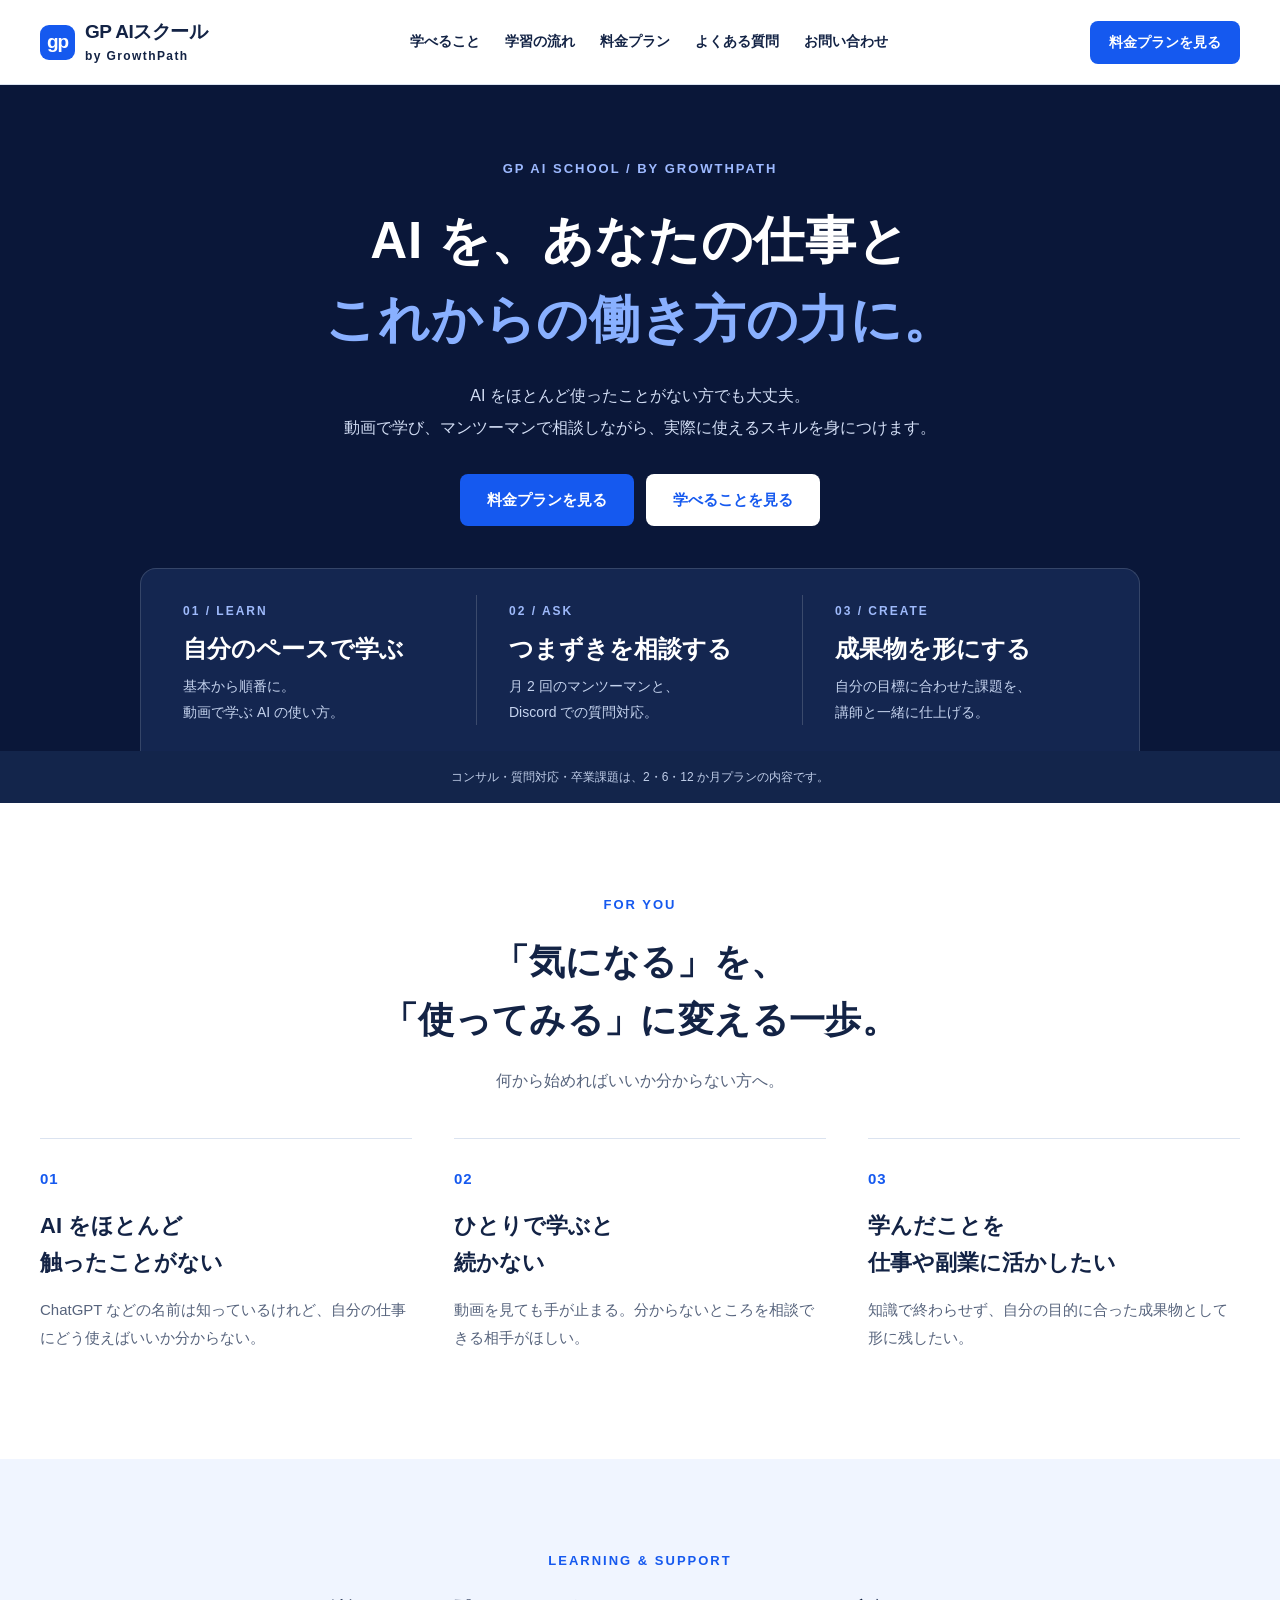
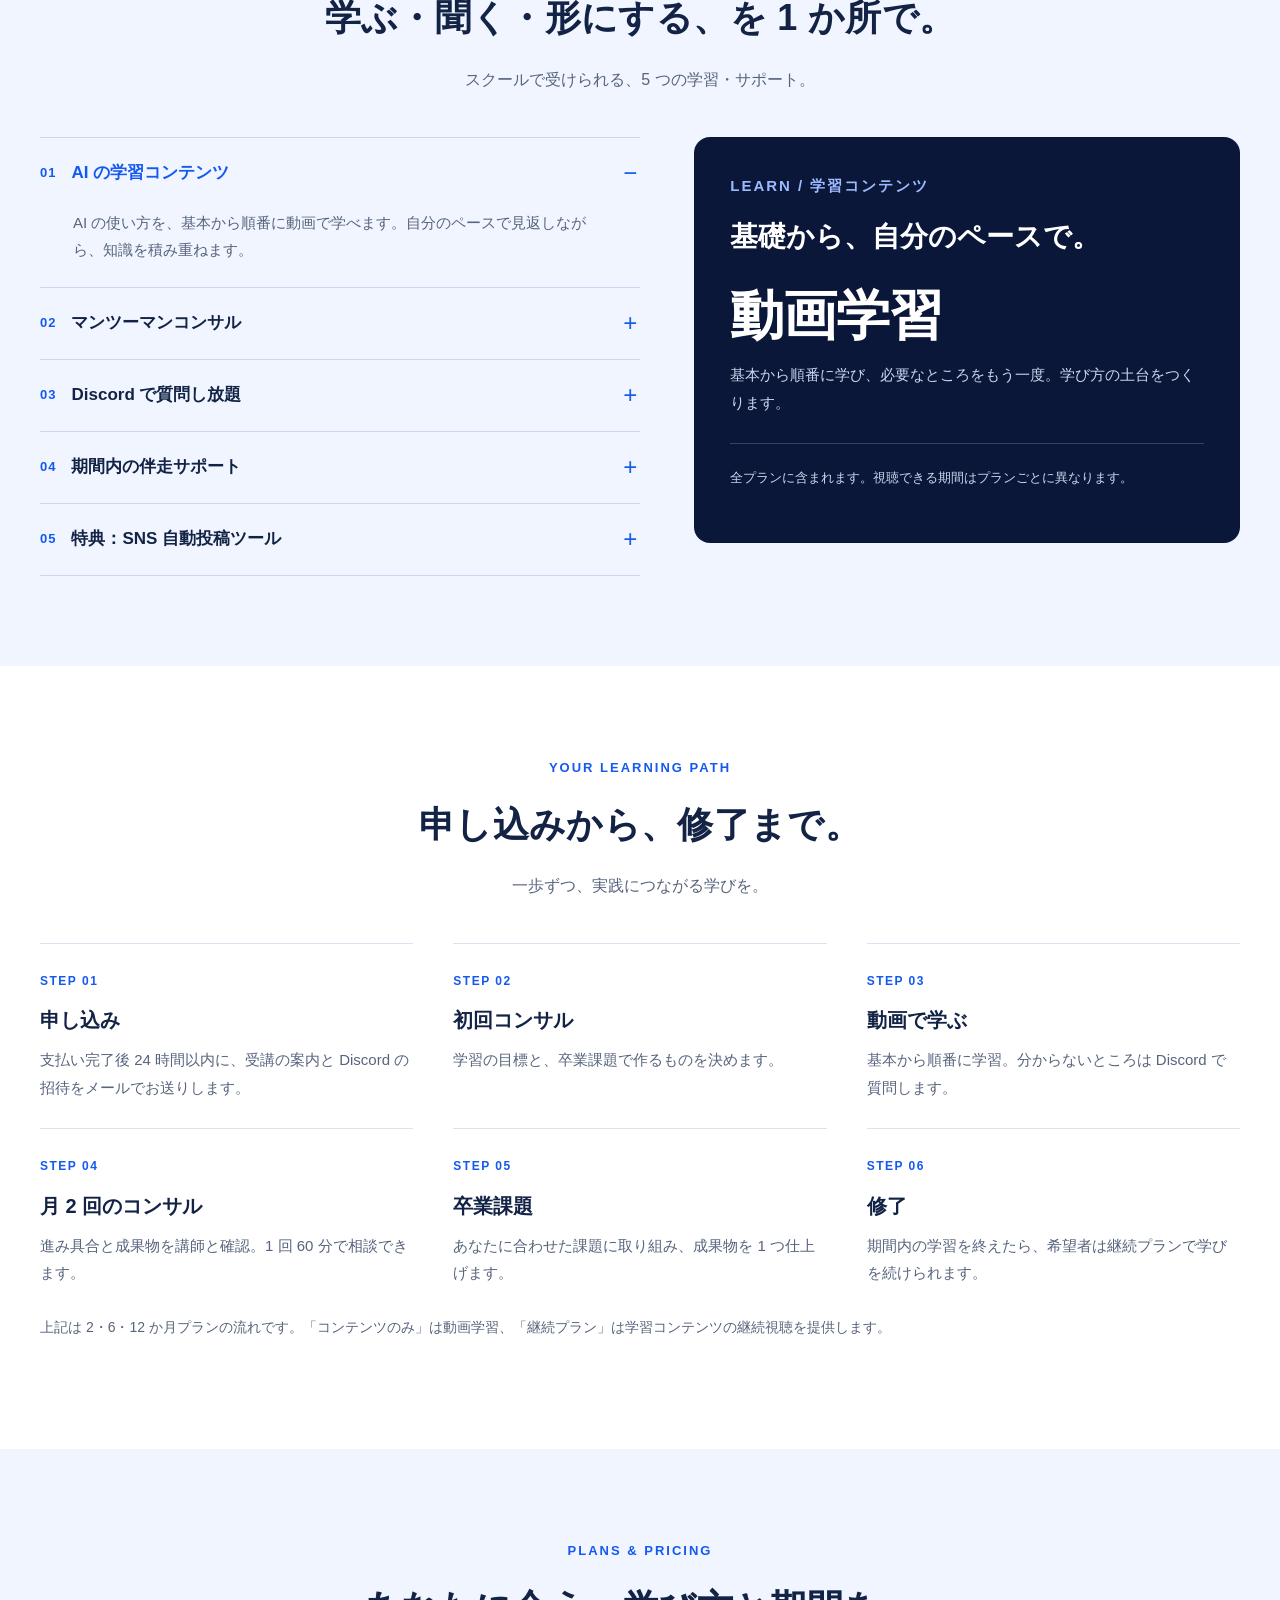
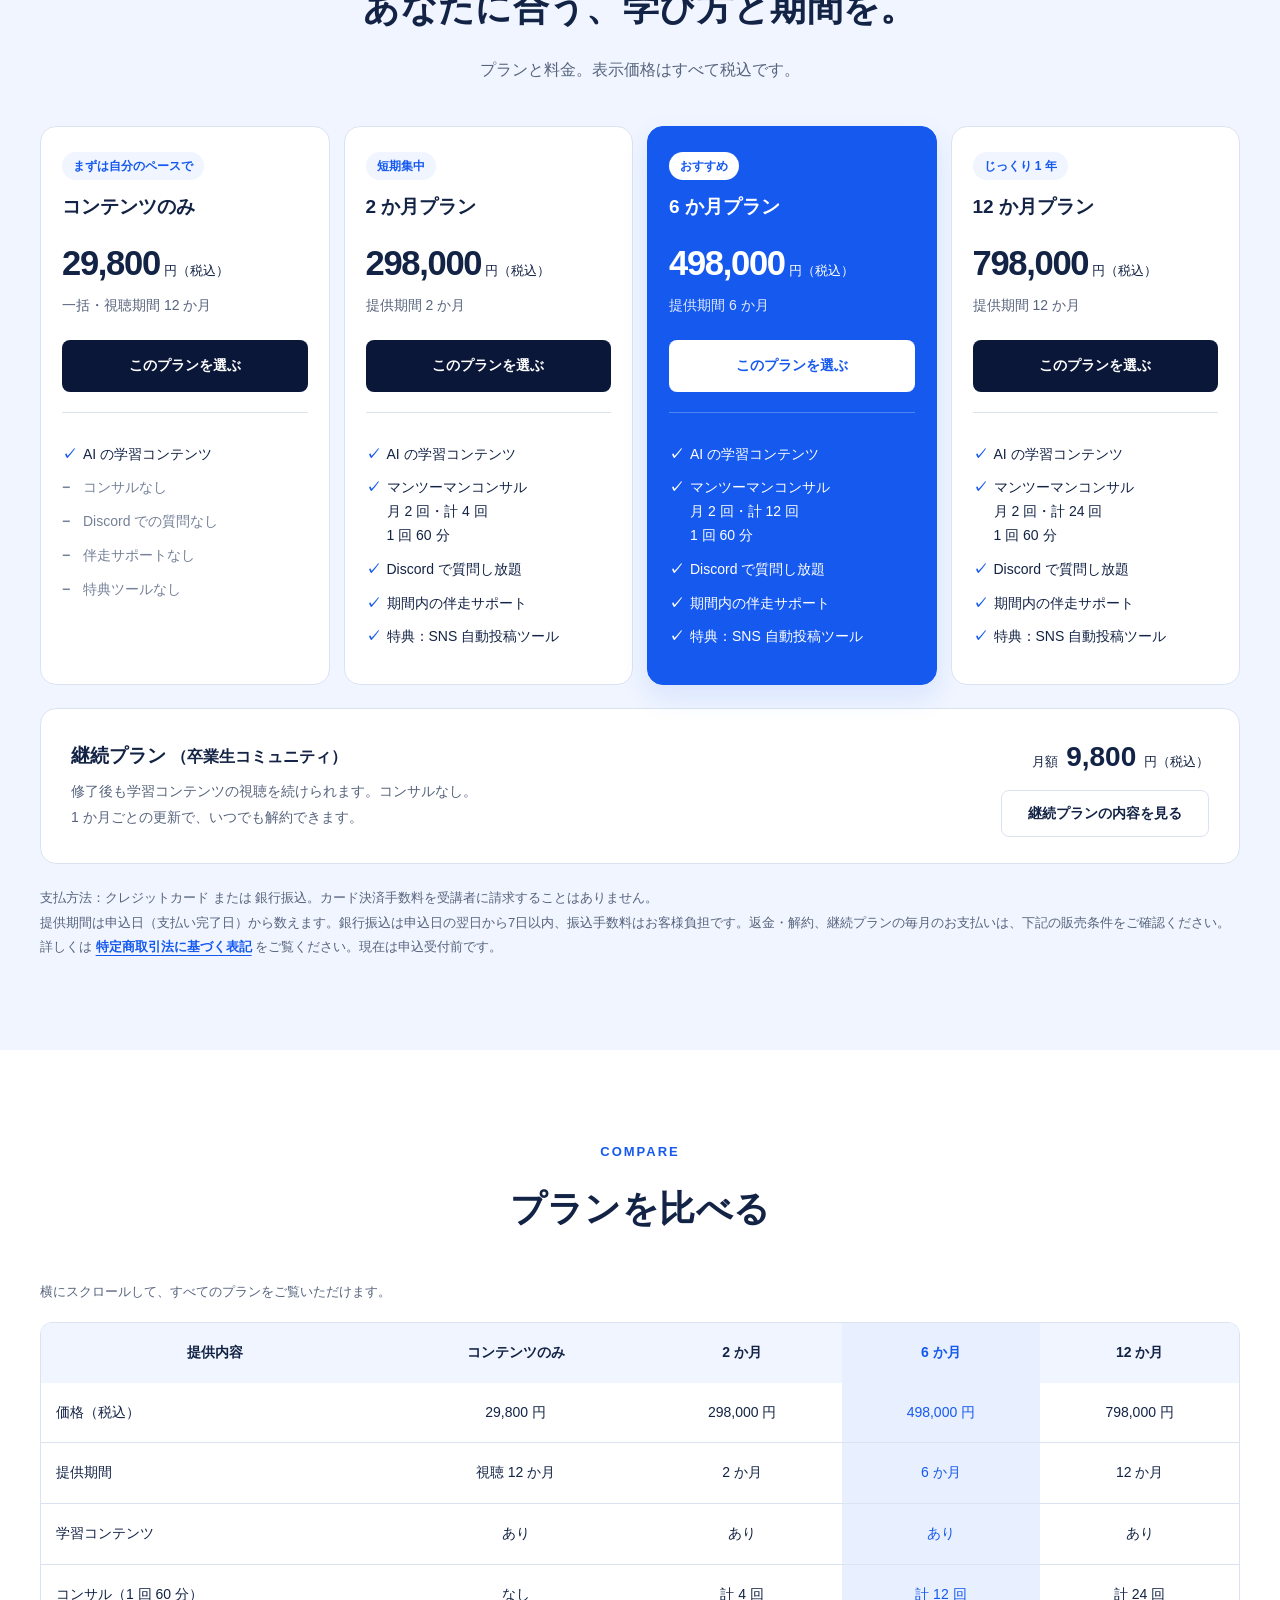
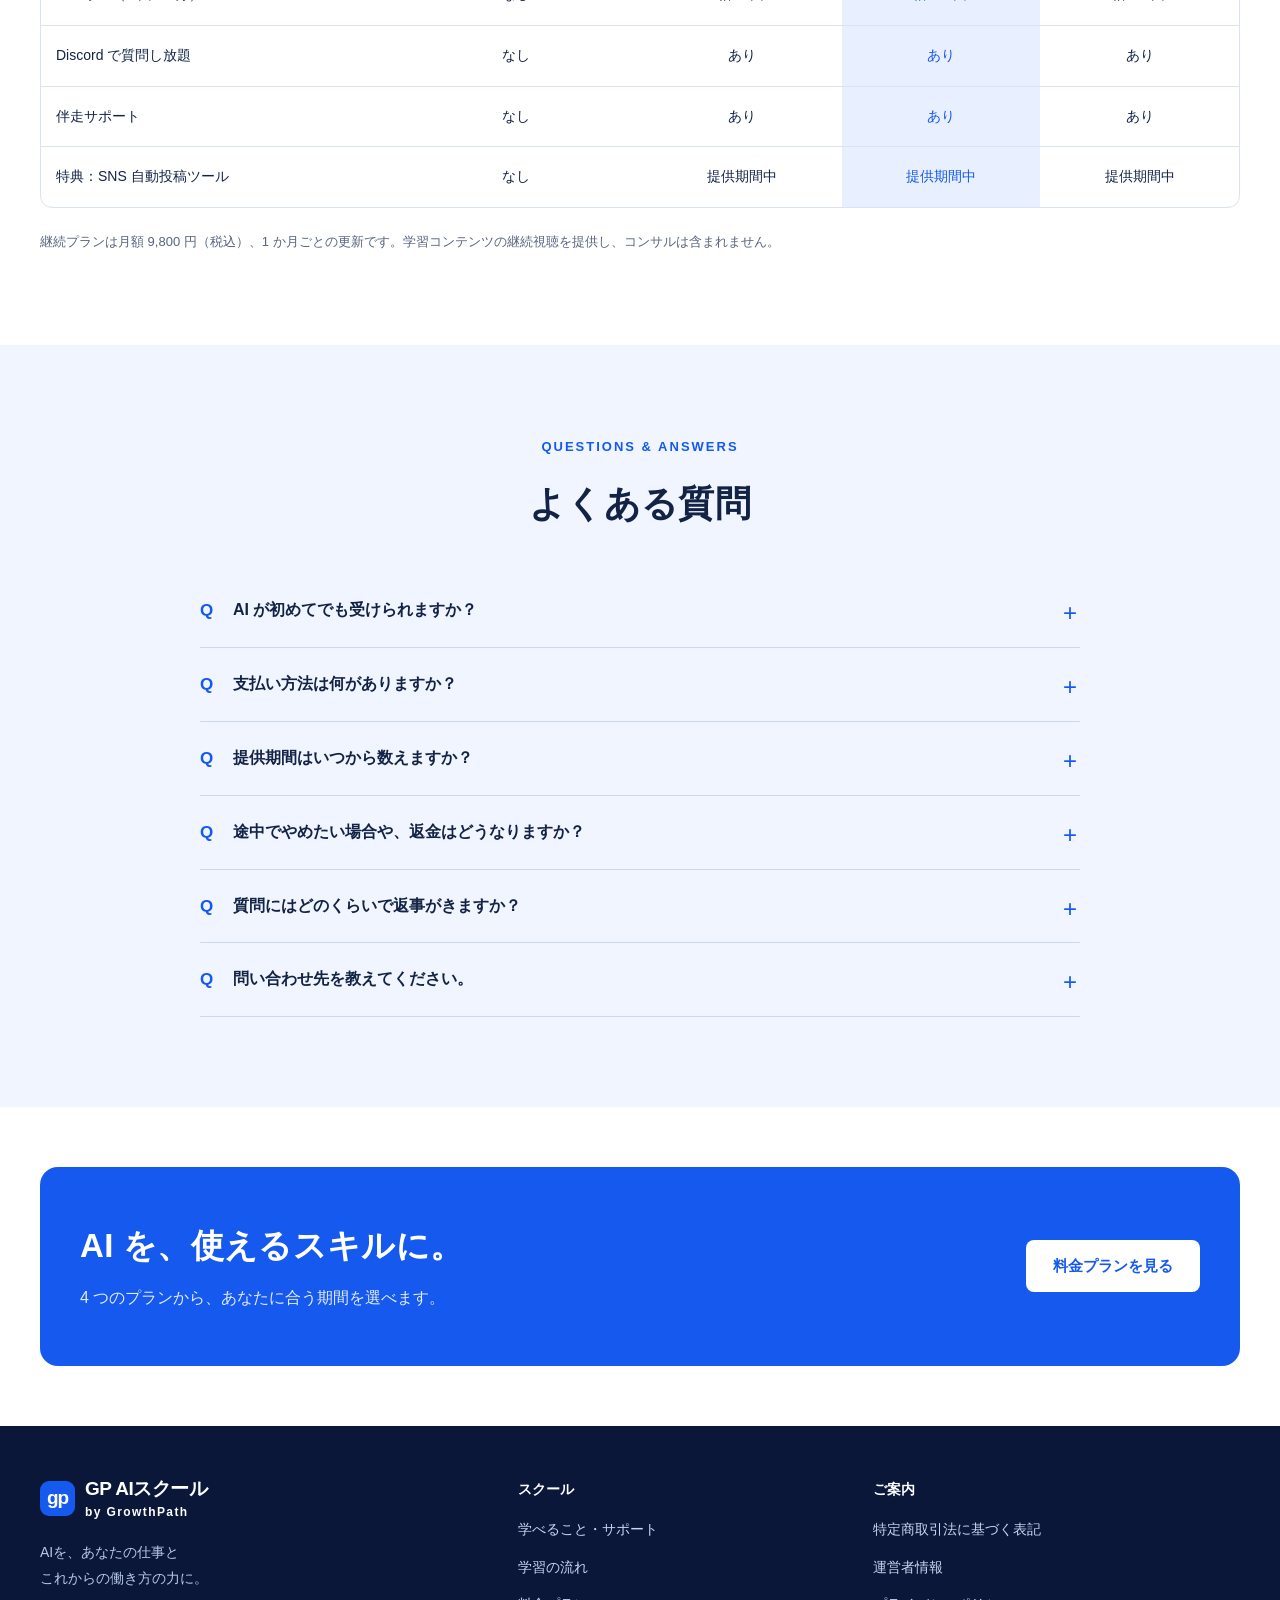
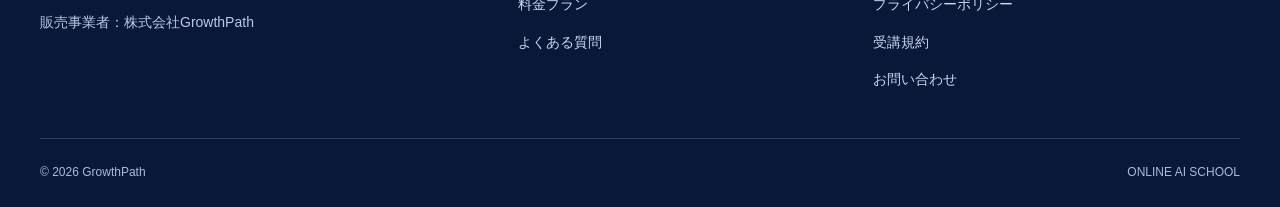
==== commit 14bc5442: "Align remaining notices with confirmed sales terms" ====
--- a/index.html
+++ b/index.html
@@ -1 +1 @@
-<!doctype html><html lang="ja"><head><meta charset="utf-8"><meta name="viewport" content="width=device-width,initial-scale=1"><title>AIを、仕事とこれからの力に | GP AIスクール</title><meta name="description" content="AIの基礎から、仕事に活かす実践まで。動画学習とマンツーマンコンサルで学ぶ、株式会社GrowthPathのオンラインAIスクール。全5プランの内容・税込料金・提供期間をご案内します。"><meta name="robots" content="noindex,nofollow"><meta name="theme-color" content="#0a1739"><link rel="icon" href="data:image/svg+xml,%3Csvg xmlns='http://www.w3.org/2000/svg' viewBox='0 0 40 40'%3E%3Crect width='40' height='40' rx='10' fill='%231559ef'/%3E%3Cpath d='M10 28V19h5v9m5 0V12h5v16m5 0V6' stroke='white' stroke-width='3' fill='none'/%3E%3C/svg%3E" type="image/svg+xml"><link rel="stylesheet" href="styles.css"><script src="main.js" defer></script><script src="features.js" defer></script></head><body><a class="skip" href="#main">本文へ移動</a><header class="header"><div class="wrap header-inner"><a class="brand" href="index.html" aria-label="GP AIスクール ホーム"><span class="brand-mark" aria-hidden="true">gp</span><span class="brand-text">GP AIスクール<small>by GrowthPath</small></span></a><nav class="nav" id="main-nav" aria-label="メインメニュー"><a href="index.html#features">学べること</a><a href="index.html#flow">学習の流れ</a><a href="index.html#pricing">料金プラン</a><a href="index.html#faq">よくある質問</a><a href="contact.html">お問い合わせ</a></nav><a class="btn btn-primary" href="index.html#pricing">料金プランを見る</a><button class="menu-toggle" aria-expanded="false" aria-controls="main-nav">メニュー</button></div></header><main id="main"><section class="hero"><div class="wrap"><p class="eyebrow">GP AI SCHOOL / BY GROWTHPATH</p><h1>AI を、あなたの仕事と<br><em>これからの働き方の力に。</em></h1><p class="hero-lead">AI をほとんど使ったことがない方でも大丈夫。<br>動画で学び、マンツーマンで相談しながら、実際に使えるスキルを身につけます。</p><div class="hero-actions"><a class="btn btn-primary" href="#pricing">料金プランを見る</a><a class="btn btn-white" href="#features">学べることを見る</a></div><div class="hero-model" aria-label="学習と実践をつなぐ3つのステップ"><div class="model-item"><small>01 / LEARN</small><strong>自分のペースで学ぶ</strong><p>基本から順番に。<br>動画で学ぶ AI の使い方。</p></div><div class="model-item"><small>02 / ASK</small><strong>つまずきを相談する</strong><p>月 2 回のマンツーマンと、<br>Discord での質問対応。</p></div><div class="model-item"><small>03 / CREATE</small><strong>成果物を形にする</strong><p>自分の目標に合わせた課題を、<br>講師と一緒に仕上げる。</p></div></div></div><p class="hero-note">コンサル・質問対応・卒業課題は、2・6・12 か月プランの内容です。</p></section><section class="section"><div class="wrap"><div class="section-heading"><p class="eyebrow">FOR YOU</p><h2>「気になる」を、<br>「使ってみる」に変える一歩。</h2><p class="muted">何から始めればいいか分からない方へ。</p></div><div class="audience-grid"><article class="audience-item"><span class="index-num">01</span><h3>AI をほとんど<br>触ったことがない</h3><p>ChatGPT などの名前は知っているけれど、自分の仕事にどう使えばいいか分からない。</p></article><article class="audience-item"><span class="index-num">02</span><h3>ひとりで学ぶと<br>続かない</h3><p>動画を見ても手が止まる。分からないところを相談できる相手がほしい。</p></article><article class="audience-item"><span class="index-num">03</span><h3>学んだことを<br>仕事や副業に活かしたい</h3><p>知識で終わらせず、自分の目的に合った成果物として形に残したい。</p></article></div></div></section><section class="section section-sky" id="features"><div class="wrap"><div class="section-heading"><p class="eyebrow">LEARNING & SUPPORT</p><h2>学ぶ・聞く・形にする、を 1 か所で。</h2><p class="muted">スクールで受けられる、5 つの学習・サポート。</p></div><div class="feature-layout"><div class="feature-list"><details name="features" data-feature="0" open><summary><span class="index-num">01</span>AI の学習コンテンツ</summary><p>AI の使い方を、基本から順番に動画で学べます。自分のペースで見返しながら、知識を積み重ねます。</p></details><details name="features" data-feature="1" ><summary><span class="index-num">02</span>マンツーマンコンサル</summary><p>オンラインで月 2 回、1 回 60 分。目標の設定、成果物の見直し、つまずいたところの相談を行います。</p></details><details name="features" data-feature="2" ><summary><span class="index-num">03</span>Discord で質問し放題</summary><p>受講期間中は回数の制限なく質問できます。連絡・教材の共有も Discord にまとめます。返信の目安は受付開始前にご案内します。</p></details><details name="features" data-feature="3" ><summary><span class="index-num">04</span>期間内の伴走サポート</summary><p>進み具合を講師が確認し、止まっているときは声をかけます。学んだことを成果物にするまで伴走します。</p></details><details name="features" data-feature="4" ><summary><span class="index-num">05</span>特典：SNS 自動投稿ツール</summary><p>Instagram・Threads の投稿を予約し、決めた時間に自動投稿するツールを提供期間中お使いいただけます。</p></details></div><aside class="feature-panel" aria-live="polite"><p class="eyebrow" id="feature-label">LEARN / 学習コンテンツ</p><h3 id="feature-title">基礎から、自分のペースで。</h3><div class="feature-stat" id="feature-stat">動画学習</div><p id="feature-description">基本から順番に学び、必要なところをもう一度。学び方の土台をつくります。</p><p class="panel-bottom" id="feature-note">全プランに含まれます。視聴できる期間はプランごとに異なります。</p></aside></div></div></section><section class="section" id="flow"><div class="wrap"><div class="section-heading"><p class="eyebrow">YOUR LEARNING PATH</p><h2>申し込みから、修了まで。</h2><p class="muted">一歩ずつ、実践につながる学びを。</p></div><div class="steps"><article class="step"><h3>申し込み</h3><p>支払い完了後 24 時間以内に、受講の案内と Discord の招待をメールでお送りします。</p></article><article class="step"><h3>初回コンサル</h3><p>学習の目標と、卒業課題で作るものを決めます。</p></article><article class="step"><h3>動画で学ぶ</h3><p>基本から順番に学習。分からないところは Discord で質問します。</p></article><article class="step"><h3>月 2 回のコンサル</h3><p>進み具合と成果物を講師と確認。1 回 60 分で相談できます。</p></article><article class="step"><h3>卒業課題</h3><p>あなたに合わせた課題に取り組み、成果物を 1 つ仕上げます。</p></article><article class="step"><h3>修了</h3><p>期間内の学習を終えたら、希望者は継続プランで学びを続けられます。</p></article></div><p class="section-note">上記は 2・6・12 か月プランの流れです。「コンテンツのみ」は動画学習、「継続プラン」は学習コンテンツの継続視聴を提供します。</p></div></section><section class="section section-sky" id="pricing"><div class="wrap"><div class="section-heading"><p class="eyebrow">PLANS & PRICING</p><h2><span class="keep">あなたに合う、</span><span class="keep">学び方と期間を。</span></h2><p class="muted">プランと料金。表示価格はすべて税込です。</p></div><div class="plans"><article class="plan "><span class="plan-badge">まずは自分のペースで</span><h3>コンテンツのみ</h3><div class="price">29,800<small>円（税込）</small></div><p class="term">一括・視聴期間 12 か月</p><a class="btn btn-dark" href="apply.html?plan=content" aria-label="コンテンツのみ の申込内容を確認">このプランを選ぶ</a><ul><li>AI の学習コンテンツ</li><li class="excluded">コンサルなし</li><li class="excluded">Discord での質問なし</li><li class="excluded">伴走サポートなし</li><li class="excluded">特典ツールなし</li></ul></article><article class="plan "><span class="plan-badge">短期集中</span><h3>2 か月プラン</h3><div class="price">298,000<small>円（税込）</small></div><p class="term">提供期間 2 か月</p><a class="btn btn-dark" href="apply.html?plan=two" aria-label="2 か月プラン の申込内容を確認">このプランを選ぶ</a><ul><li>AI の学習コンテンツ</li><li>マンツーマンコンサル<br>月 2 回・計 4 回<br>1 回 60 分</li><li>Discord で質問し放題</li><li>期間内の伴走サポート</li><li>特典：SNS 自動投稿ツール</li></ul></article><article class="plan featured"><span class="plan-badge">おすすめ</span><h3>6 か月プラン</h3><div class="price">498,000<small>円（税込）</small></div><p class="term">提供期間 6 か月</p><a class="btn btn-white" href="apply.html?plan=six" aria-label="6 か月プラン の申込内容を確認">このプランを選ぶ</a><ul><li>AI の学習コンテンツ</li><li>マンツーマンコンサル<br>月 2 回・計 12 回<br>1 回 60 分</li><li>Discord で質問し放題</li><li>期間内の伴走サポート</li><li>特典：SNS 自動投稿ツール</li></ul></article><article class="plan "><span class="plan-badge">じっくり 1 年</span><h3>12 か月プラン</h3><div class="price">798,000<small>円（税込）</small></div><p class="term">提供期間 12 か月</p><a class="btn btn-dark" href="apply.html?plan=twelve" aria-label="12 か月プラン の申込内容を確認">このプランを選ぶ</a><ul><li>AI の学習コンテンツ</li><li>マンツーマンコンサル<br>月 2 回・計 24 回<br>1 回 60 分</li><li>Discord で質問し放題</li><li>期間内の伴走サポート</li><li>特典：SNS 自動投稿ツール</li></ul></article></div><article class="community"><div><h3>継続プラン <small>（卒業生コミュニティ）</small></h3><p>修了後も学習コンテンツの視聴を続けられます。コンサルなし。<br>1 か月ごとの更新で、いつでも解約できます。</p></div><div class="community-price-block"><div class="community-price"><small>月額</small> 9,800 <small>円（税込）</small></div><a class="btn btn-outline" href="apply.html?plan=community">継続プランの内容を見る</a></div></article><p class="fine">支払方法：クレジットカード または 銀行振込。カード決済手数料を受講者に請求することはありません。<br>提供期間は申込日（支払い完了日）から数えます。銀行振込の期限・手数料負担、キャンセル・解約の詳細は受付開始前に確定します。<br>詳しくは <a class="link" href="tokushoho.html">特定商取引法に基づく表記</a> をご覧ください。現在は申込受付前です。</p></div></section><section class="section" id="compare"><div class="wrap"><div class="section-heading"><p class="eyebrow">COMPARE</p><h2>プランを比べる</h2></div><p class="table-hint">横にスクロールして、すべてのプランをご覧いただけます。</p><div class="table-wrap" tabindex="0" role="region" aria-label="4つのプランの比較表"><table><caption>4つの基本プランの税込料金と提供内容</caption><thead><tr><th scope="col">提供内容</th><th scope="col">コンテンツのみ</th><th scope="col">2 か月</th><th class="recommended" scope="col">6 か月</th><th scope="col">12 か月</th></tr></thead><tbody><tr><th scope="row">価格（税込）</th><td >29,800 円</td><td >298,000 円</td><td class=recommended>498,000 円</td><td >798,000 円</td></tr><tr><th scope="row">提供期間</th><td >視聴 12 か月</td><td >2 か月</td><td class=recommended>6 か月</td><td >12 か月</td></tr><tr><th scope="row">学習コンテンツ</th><td >あり</td><td >あり</td><td class=recommended>あり</td><td >あり</td></tr><tr><th scope="row">コンサル（1 回 60 分）</th><td >なし</td><td >計 4 回</td><td class=recommended>計 12 回</td><td >計 24 回</td></tr><tr><th scope="row">Discord で質問し放題</th><td >なし</td><td >あり</td><td class=recommended>あり</td><td >あり</td></tr><tr><th scope="row">伴走サポート</th><td >なし</td><td >あり</td><td class=recommended>あり</td><td >あり</td></tr><tr><th scope="row">特典：SNS 自動投稿ツール</th><td >なし</td><td >提供期間中</td><td class=recommended>提供期間中</td><td >提供期間中</td></tr></tbody></table></div><p class="fine">継続プランは月額 9,800 円（税込）、1 か月ごとの更新です。学習コンテンツの継続視聴を提供し、コンサルは含まれません。</p></div></section><section class="section section-sky" id="faq"><div class="wrap"><div class="section-heading"><p class="eyebrow">QUESTIONS & ANSWERS</p><h2>よくある質問</h2></div><div class="faq"><details><summary>AI が初めてでも受けられますか？</summary><p>はい。AI の使い方を基本から順番に動画で学べます。2・6・12 か月プランでは、初回コンサルで今の使い方に合わせた進め方を決めます。</p></details><details><summary>支払い方法は何がありますか？</summary><p>クレジットカード、または銀行振込です。銀行振込の期限・手数料負担は受付開始前にご案内します。カードの分割払いへの対応は未定です。</p></details><details><summary>提供期間はいつから数えますか？</summary><p>申込日（支払い完了日）から数えます。受講の案内は支払い完了後 24 時間以内にメールでお送りします。各プランの期間が終了すると、そのプランのコンテンツ視聴・サポート等の提供は終了します。</p></details><details><summary>途中でやめたい場合や、返金はどうなりますか？</summary><p>キャンセル・返金・中途解約の詳細は現在策定中です。継続プランはいつでも解約できる方針ですが、具体的な手続き・締切・適用日は受付開始前に掲載します。<a class="link" href="tokushoho.html">特定商取引法に基づく表記</a>でご案内します。</p></details><details><summary>質問にはどのくらいで返事がきますか？</summary><p>質問への返信目安・対応時間は、受付開始前にご案内します。Discord での質問対応は、2・6・12 か月プランの提供期間中にご利用いただけます。</p></details><details><summary>問い合わせ先を教えてください。</summary><p>販売・サービス提供を行う株式会社GrowthPathの公式お問い合わせ窓口をご利用ください。<a class="link" href="contact.html">お問い合わせページ</a>からご案内しています。</p></details></div></div></section><section class="cta"><div class="wrap"><div class="cta-box"><div><h2>AI を、使えるスキルに。</h2><p>4 つのプランから、あなたに合う期間を選べます。</p></div><a class="btn btn-white" href="#pricing">料金プランを見る</a></div></div></section></main><footer class="footer"><div class="wrap"><div class="footer-grid"><div class="footer-brand"><a class="brand" href="index.html"><span class="brand-mark" aria-hidden="true">gp</span><span class="brand-text">GP AIスクール<small>by GrowthPath</small></span></a><p>AIを、あなたの仕事と<br>これからの働き方の力に。</p><p>販売事業者：株式会社GrowthPath</p></div><div><h3>スクール</h3><ul><li><a href="index.html#features">学べること・サポート</a></li><li><a href="index.html#flow">学習の流れ</a></li><li><a href="index.html#pricing">料金プラン</a></li><li><a href="index.html#faq">よくある質問</a></li></ul></div><div><h3>ご案内</h3><ul><li><a href="tokushoho.html">特定商取引法に基づく表記</a></li><li><a href="company.html">運営者情報</a></li><li><a href="privacy.html">プライバシーポリシー</a></li><li><a href="terms.html">受講規約</a></li><li><a href="contact.html">お問い合わせ</a></li></ul></div></div><div class="copyright"><span>© 2026 GrowthPath</span><span>ONLINE AI SCHOOL</span></div></div></footer></body></html>+<!doctype html><html lang="ja"><head><meta charset="utf-8"><meta name="viewport" content="width=device-width,initial-scale=1"><title>AIを、仕事とこれからの力に | GP AIスクール</title><meta name="description" content="AIの基礎から、仕事に活かす実践まで。動画学習とマンツーマンコンサルで学ぶ、株式会社GrowthPathのオンラインAIスクール。全5プランの内容・税込料金・提供期間をご案内します。"><meta name="robots" content="noindex,nofollow"><meta name="theme-color" content="#0a1739"><link rel="icon" href="data:image/svg+xml,%3Csvg xmlns='http://www.w3.org/2000/svg' viewBox='0 0 40 40'%3E%3Crect width='40' height='40' rx='10' fill='%231559ef'/%3E%3Cpath d='M10 28V19h5v9m5 0V12h5v16m5 0V6' stroke='white' stroke-width='3' fill='none'/%3E%3C/svg%3E" type="image/svg+xml"><link rel="stylesheet" href="styles.css"><script src="main.js" defer></script><script src="features.js" defer></script></head><body><a class="skip" href="#main">本文へ移動</a><header class="header"><div class="wrap header-inner"><a class="brand" href="index.html" aria-label="GP AIスクール ホーム"><span class="brand-mark" aria-hidden="true">gp</span><span class="brand-text">GP AIスクール<small>by GrowthPath</small></span></a><nav class="nav" id="main-nav" aria-label="メインメニュー"><a href="index.html#features">学べること</a><a href="index.html#flow">学習の流れ</a><a href="index.html#pricing">料金プラン</a><a href="index.html#faq">よくある質問</a><a href="contact.html">お問い合わせ</a></nav><a class="btn btn-primary" href="index.html#pricing">料金プランを見る</a><button class="menu-toggle" aria-expanded="false" aria-controls="main-nav">メニュー</button></div></header><main id="main"><section class="hero"><div class="wrap"><p class="eyebrow">GP AI SCHOOL / BY GROWTHPATH</p><h1>AI を、あなたの仕事と<br><em>これからの働き方の力に。</em></h1><p class="hero-lead">AI をほとんど使ったことがない方でも大丈夫。<br>動画で学び、マンツーマンで相談しながら、実際に使えるスキルを身につけます。</p><div class="hero-actions"><a class="btn btn-primary" href="#pricing">料金プランを見る</a><a class="btn btn-white" href="#features">学べることを見る</a></div><div class="hero-model" aria-label="学習と実践をつなぐ3つのステップ"><div class="model-item"><small>01 / LEARN</small><strong>自分のペースで学ぶ</strong><p>基本から順番に。<br>動画で学ぶ AI の使い方。</p></div><div class="model-item"><small>02 / ASK</small><strong>つまずきを相談する</strong><p>月 2 回のマンツーマンと、<br>Discord での質問対応。</p></div><div class="model-item"><small>03 / CREATE</small><strong>成果物を形にする</strong><p>自分の目標に合わせた課題を、<br>講師と一緒に仕上げる。</p></div></div></div><p class="hero-note">コンサル・質問対応・卒業課題は、2・6・12 か月プランの内容です。</p></section><section class="section"><div class="wrap"><div class="section-heading"><p class="eyebrow">FOR YOU</p><h2>「気になる」を、<br>「使ってみる」に変える一歩。</h2><p class="muted">何から始めればいいか分からない方へ。</p></div><div class="audience-grid"><article class="audience-item"><span class="index-num">01</span><h3>AI をほとんど<br>触ったことがない</h3><p>ChatGPT などの名前は知っているけれど、自分の仕事にどう使えばいいか分からない。</p></article><article class="audience-item"><span class="index-num">02</span><h3>ひとりで学ぶと<br>続かない</h3><p>動画を見ても手が止まる。分からないところを相談できる相手がほしい。</p></article><article class="audience-item"><span class="index-num">03</span><h3>学んだことを<br>仕事や副業に活かしたい</h3><p>知識で終わらせず、自分の目的に合った成果物として形に残したい。</p></article></div></div></section><section class="section section-sky" id="features"><div class="wrap"><div class="section-heading"><p class="eyebrow">LEARNING & SUPPORT</p><h2>学ぶ・聞く・形にする、を 1 か所で。</h2><p class="muted">スクールで受けられる、5 つの学習・サポート。</p></div><div class="feature-layout"><div class="feature-list"><details name="features" data-feature="0" open><summary><span class="index-num">01</span>AI の学習コンテンツ</summary><p>AI の使い方を、基本から順番に動画で学べます。自分のペースで見返しながら、知識を積み重ねます。</p></details><details name="features" data-feature="1" ><summary><span class="index-num">02</span>マンツーマンコンサル</summary><p>オンラインで月 2 回、1 回 60 分。目標の設定、成果物の見直し、つまずいたところの相談を行います。</p></details><details name="features" data-feature="2" ><summary><span class="index-num">03</span>Discord で質問し放題</summary><p>受講期間中は回数の制限なく質問できます。連絡・教材の共有も Discord にまとめます。返信の目安は受付開始前にご案内します。</p></details><details name="features" data-feature="3" ><summary><span class="index-num">04</span>期間内の伴走サポート</summary><p>進み具合を講師が確認し、止まっているときは声をかけます。学んだことを成果物にするまで伴走します。</p></details><details name="features" data-feature="4" ><summary><span class="index-num">05</span>特典：SNS 自動投稿ツール</summary><p>Instagram・Threads の投稿を予約し、決めた時間に自動投稿するツールを提供期間中お使いいただけます。</p></details></div><aside class="feature-panel" aria-live="polite"><p class="eyebrow" id="feature-label">LEARN / 学習コンテンツ</p><h3 id="feature-title">基礎から、自分のペースで。</h3><div class="feature-stat" id="feature-stat">動画学習</div><p id="feature-description">基本から順番に学び、必要なところをもう一度。学び方の土台をつくります。</p><p class="panel-bottom" id="feature-note">全プランに含まれます。視聴できる期間はプランごとに異なります。</p></aside></div></div></section><section class="section" id="flow"><div class="wrap"><div class="section-heading"><p class="eyebrow">YOUR LEARNING PATH</p><h2>申し込みから、修了まで。</h2><p class="muted">一歩ずつ、実践につながる学びを。</p></div><div class="steps"><article class="step"><h3>申し込み</h3><p>支払い完了後 24 時間以内に、受講の案内と Discord の招待をメールでお送りします。</p></article><article class="step"><h3>初回コンサル</h3><p>学習の目標と、卒業課題で作るものを決めます。</p></article><article class="step"><h3>動画で学ぶ</h3><p>基本から順番に学習。分からないところは Discord で質問します。</p></article><article class="step"><h3>月 2 回のコンサル</h3><p>進み具合と成果物を講師と確認。1 回 60 分で相談できます。</p></article><article class="step"><h3>卒業課題</h3><p>あなたに合わせた課題に取り組み、成果物を 1 つ仕上げます。</p></article><article class="step"><h3>修了</h3><p>期間内の学習を終えたら、希望者は継続プランで学びを続けられます。</p></article></div><p class="section-note">上記は 2・6・12 か月プランの流れです。「コンテンツのみ」は動画学習、「継続プラン」は学習コンテンツの継続視聴を提供します。</p></div></section><section class="section section-sky" id="pricing"><div class="wrap"><div class="section-heading"><p class="eyebrow">PLANS & PRICING</p><h2><span class="keep">あなたに合う、</span><span class="keep">学び方と期間を。</span></h2><p class="muted">プランと料金。表示価格はすべて税込です。</p></div><div class="plans"><article class="plan "><span class="plan-badge">まずは自分のペースで</span><h3>コンテンツのみ</h3><div class="price">29,800<small>円（税込）</small></div><p class="term">一括・視聴期間 12 か月</p><a class="btn btn-dark" href="apply.html?plan=content" aria-label="コンテンツのみ の申込内容を確認">このプランを選ぶ</a><ul><li>AI の学習コンテンツ</li><li class="excluded">コンサルなし</li><li class="excluded">Discord での質問なし</li><li class="excluded">伴走サポートなし</li><li class="excluded">特典ツールなし</li></ul></article><article class="plan "><span class="plan-badge">短期集中</span><h3>2 か月プラン</h3><div class="price">298,000<small>円（税込）</small></div><p class="term">提供期間 2 か月</p><a class="btn btn-dark" href="apply.html?plan=two" aria-label="2 か月プラン の申込内容を確認">このプランを選ぶ</a><ul><li>AI の学習コンテンツ</li><li>マンツーマンコンサル<br>月 2 回・計 4 回<br>1 回 60 分</li><li>Discord で質問し放題</li><li>期間内の伴走サポート</li><li>特典：SNS 自動投稿ツール</li></ul></article><article class="plan featured"><span class="plan-badge">おすすめ</span><h3>6 か月プラン</h3><div class="price">498,000<small>円（税込）</small></div><p class="term">提供期間 6 か月</p><a class="btn btn-white" href="apply.html?plan=six" aria-label="6 か月プラン の申込内容を確認">このプランを選ぶ</a><ul><li>AI の学習コンテンツ</li><li>マンツーマンコンサル<br>月 2 回・計 12 回<br>1 回 60 分</li><li>Discord で質問し放題</li><li>期間内の伴走サポート</li><li>特典：SNS 自動投稿ツール</li></ul></article><article class="plan "><span class="plan-badge">じっくり 1 年</span><h3>12 か月プラン</h3><div class="price">798,000<small>円（税込）</small></div><p class="term">提供期間 12 か月</p><a class="btn btn-dark" href="apply.html?plan=twelve" aria-label="12 か月プラン の申込内容を確認">このプランを選ぶ</a><ul><li>AI の学習コンテンツ</li><li>マンツーマンコンサル<br>月 2 回・計 24 回<br>1 回 60 分</li><li>Discord で質問し放題</li><li>期間内の伴走サポート</li><li>特典：SNS 自動投稿ツール</li></ul></article></div><article class="community"><div><h3>継続プラン <small>（卒業生コミュニティ）</small></h3><p>修了後も学習コンテンツの視聴を続けられます。コンサルなし。<br>1 か月ごとの更新で、いつでも解約できます。</p></div><div class="community-price-block"><div class="community-price"><small>月額</small> 9,800 <small>円（税込）</small></div><a class="btn btn-outline" href="apply.html?plan=community">継続プランの内容を見る</a></div></article><p class="fine">支払方法：クレジットカード または 銀行振込。カード決済手数料を受講者に請求することはありません。<br>提供期間は申込日（支払い完了日）から数えます。銀行振込は申込日の翌日から7日以内、振込手数料はお客様負担です。返金・解約、継続プランの毎月のお支払いは、下記の販売条件をご確認ください。<br>詳しくは <a class="link" href="tokushoho.html">特定商取引法に基づく表記</a> をご覧ください。現在は申込受付前です。</p></div></section><section class="section" id="compare"><div class="wrap"><div class="section-heading"><p class="eyebrow">COMPARE</p><h2>プランを比べる</h2></div><p class="table-hint">横にスクロールして、すべてのプランをご覧いただけます。</p><div class="table-wrap" tabindex="0" role="region" aria-label="4つのプランの比較表"><table><caption>4つの基本プランの税込料金と提供内容</caption><thead><tr><th scope="col">提供内容</th><th scope="col">コンテンツのみ</th><th scope="col">2 か月</th><th class="recommended" scope="col">6 か月</th><th scope="col">12 か月</th></tr></thead><tbody><tr><th scope="row">価格（税込）</th><td >29,800 円</td><td >298,000 円</td><td class=recommended>498,000 円</td><td >798,000 円</td></tr><tr><th scope="row">提供期間</th><td >視聴 12 か月</td><td >2 か月</td><td class=recommended>6 か月</td><td >12 か月</td></tr><tr><th scope="row">学習コンテンツ</th><td >あり</td><td >あり</td><td class=recommended>あり</td><td >あり</td></tr><tr><th scope="row">コンサル（1 回 60 分）</th><td >なし</td><td >計 4 回</td><td class=recommended>計 12 回</td><td >計 24 回</td></tr><tr><th scope="row">Discord で質問し放題</th><td >なし</td><td >あり</td><td class=recommended>あり</td><td >あり</td></tr><tr><th scope="row">伴走サポート</th><td >なし</td><td >あり</td><td class=recommended>あり</td><td >あり</td></tr><tr><th scope="row">特典：SNS 自動投稿ツール</th><td >なし</td><td >提供期間中</td><td class=recommended>提供期間中</td><td >提供期間中</td></tr></tbody></table></div><p class="fine">継続プランは月額 9,800 円（税込）、1 か月ごとの更新です。学習コンテンツの継続視聴を提供し、コンサルは含まれません。</p></div></section><section class="section section-sky" id="faq"><div class="wrap"><div class="section-heading"><p class="eyebrow">QUESTIONS & ANSWERS</p><h2>よくある質問</h2></div><div class="faq"><details><summary>AI が初めてでも受けられますか？</summary><p>はい。AI の使い方を基本から順番に動画で学べます。2・6・12 か月プランでは、初回コンサルで今の使い方に合わせた進め方を決めます。</p></details><details><summary>支払い方法は何がありますか？</summary><p>クレジットカード、または銀行振込です。基本プランは一括前払いです。カードは申込時、銀行振込は申込日の翌日から7日以内にお支払いください。振込手数料はお客様の負担となります。継続プランの毎月のお支払いは<a class="link" href="tokushoho.html#payment">特定商取引法に基づく表記</a>をご覧ください。</p></details><details><summary>提供期間はいつから数えますか？</summary><p>申込日（支払い完了日）から数えます。受講の案内は支払い完了後 24 時間以内にメールでお送りします。各プランの期間が終了すると、そのプランのコンテンツ視聴・サポート等の提供は終了します。</p></details><details><summary>途中でやめたい場合や、返金はどうなりますか？</summary><p>基本4プランは受講案内の送信前なら全額返金、送信後も残期間を日割りで返金します。解約手数料はありません。継続プランは次回更新日の前日23:59（日本時間）までの解約連絡で次回以降の請求を停止し、自己都合による月途中の日割り返金はありません。法令に基づくクーリング・オフ等が適用される場合はその定めが優先します。詳しくは<a class="link" href="tokushoho.html#cancellation">返金・解約の条件</a>をご確認ください。</p></details><details><summary>質問にはどのくらいで返事がきますか？</summary><p>質問への返信目安・対応時間は、受付開始前にご案内します。Discord での質問対応は、2・6・12 か月プランの提供期間中にご利用いただけます。</p></details><details><summary>問い合わせ先を教えてください。</summary><p>販売・サービス提供を行う株式会社GrowthPathの公式お問い合わせ窓口をご利用ください。<a class="link" href="contact.html">お問い合わせページ</a>からご案内しています。</p></details></div></div></section><section class="cta"><div class="wrap"><div class="cta-box"><div><h2>AI を、使えるスキルに。</h2><p>4 つのプランから、あなたに合う期間を選べます。</p></div><a class="btn btn-white" href="#pricing">料金プランを見る</a></div></div></section></main><footer class="footer"><div class="wrap"><div class="footer-grid"><div class="footer-brand"><a class="brand" href="index.html"><span class="brand-mark" aria-hidden="true">gp</span><span class="brand-text">GP AIスクール<small>by GrowthPath</small></span></a><p>AIを、あなたの仕事と<br>これからの働き方の力に。</p><p>販売事業者：株式会社GrowthPath</p></div><div><h3>スクール</h3><ul><li><a href="index.html#features">学べること・サポート</a></li><li><a href="index.html#flow">学習の流れ</a></li><li><a href="index.html#pricing">料金プラン</a></li><li><a href="index.html#faq">よくある質問</a></li></ul></div><div><h3>ご案内</h3><ul><li><a href="tokushoho.html">特定商取引法に基づく表記</a></li><li><a href="company.html">運営者情報</a></li><li><a href="privacy.html">プライバシーポリシー</a></li><li><a href="terms.html">受講規約</a></li><li><a href="contact.html">お問い合わせ</a></li></ul></div></div><div class="copyright"><span>© 2026 GrowthPath</span><span>ONLINE AI SCHOOL</span></div></div></footer></body></html>
